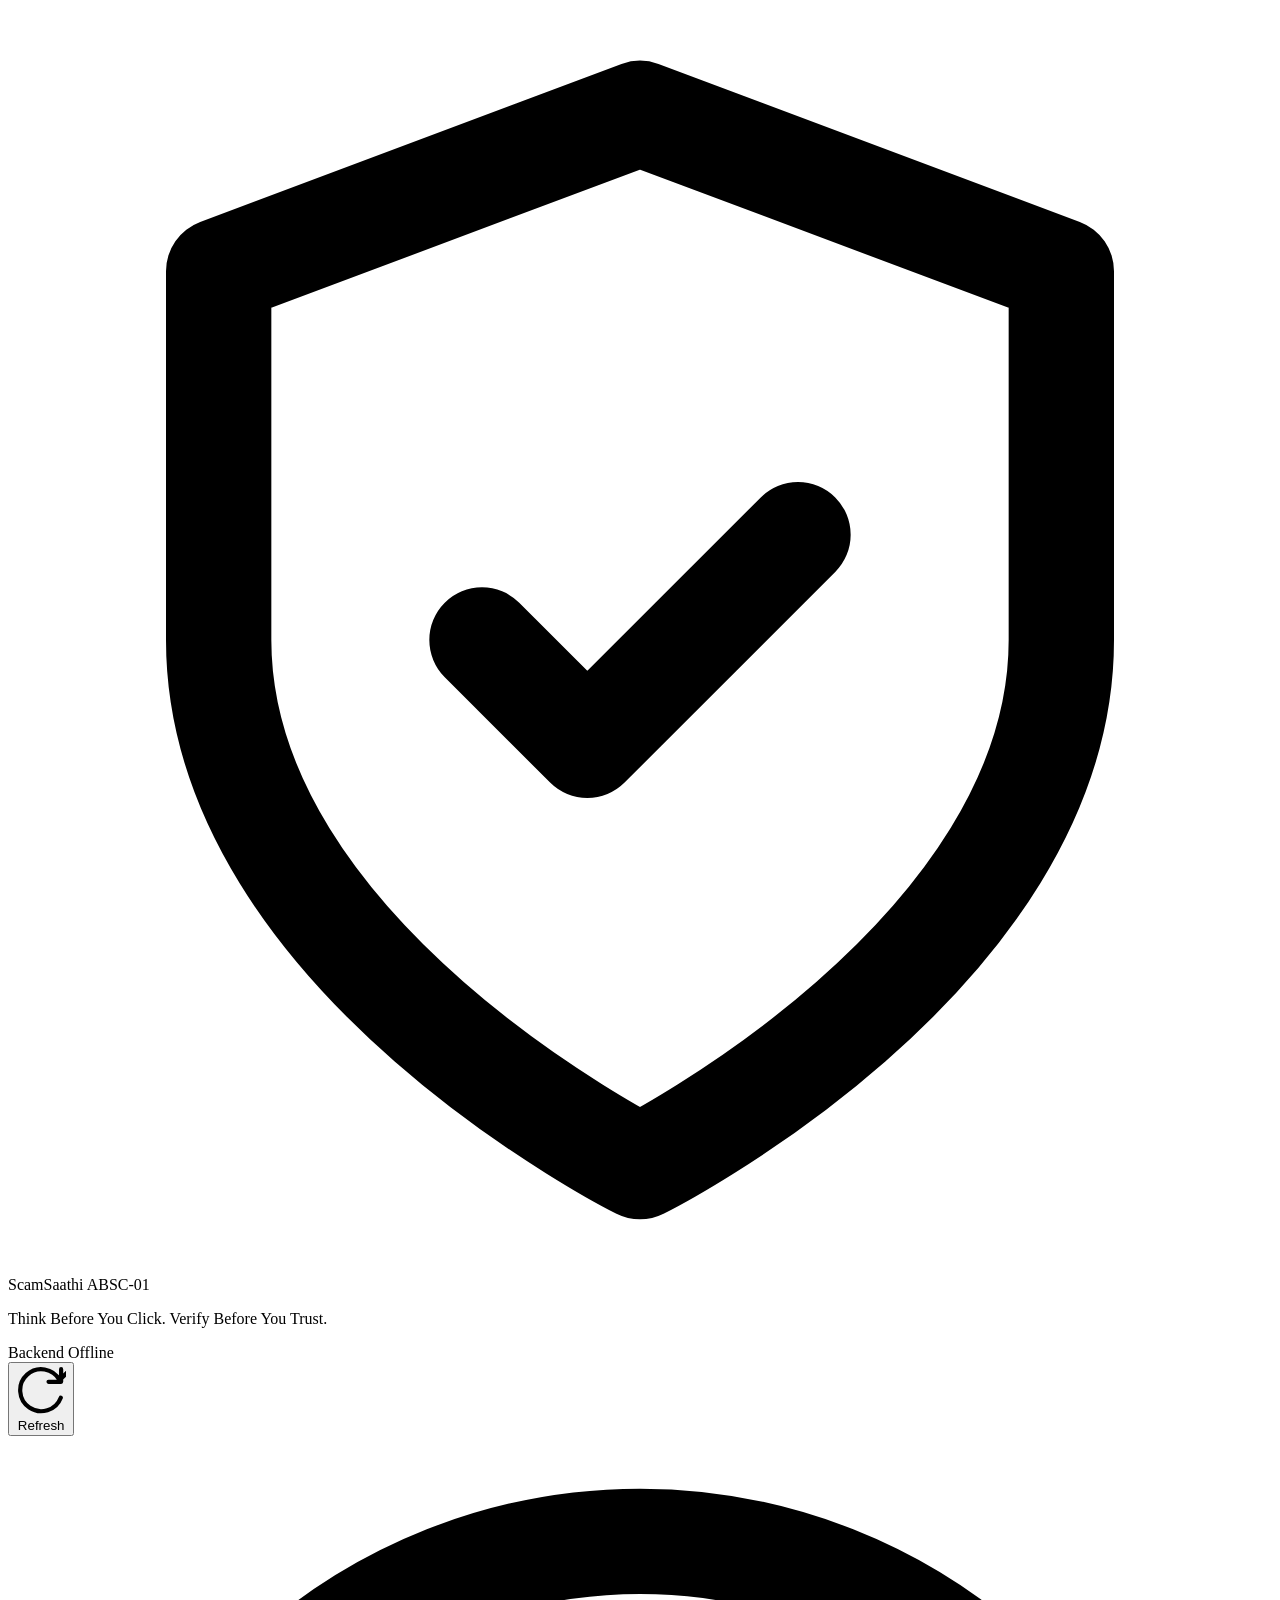
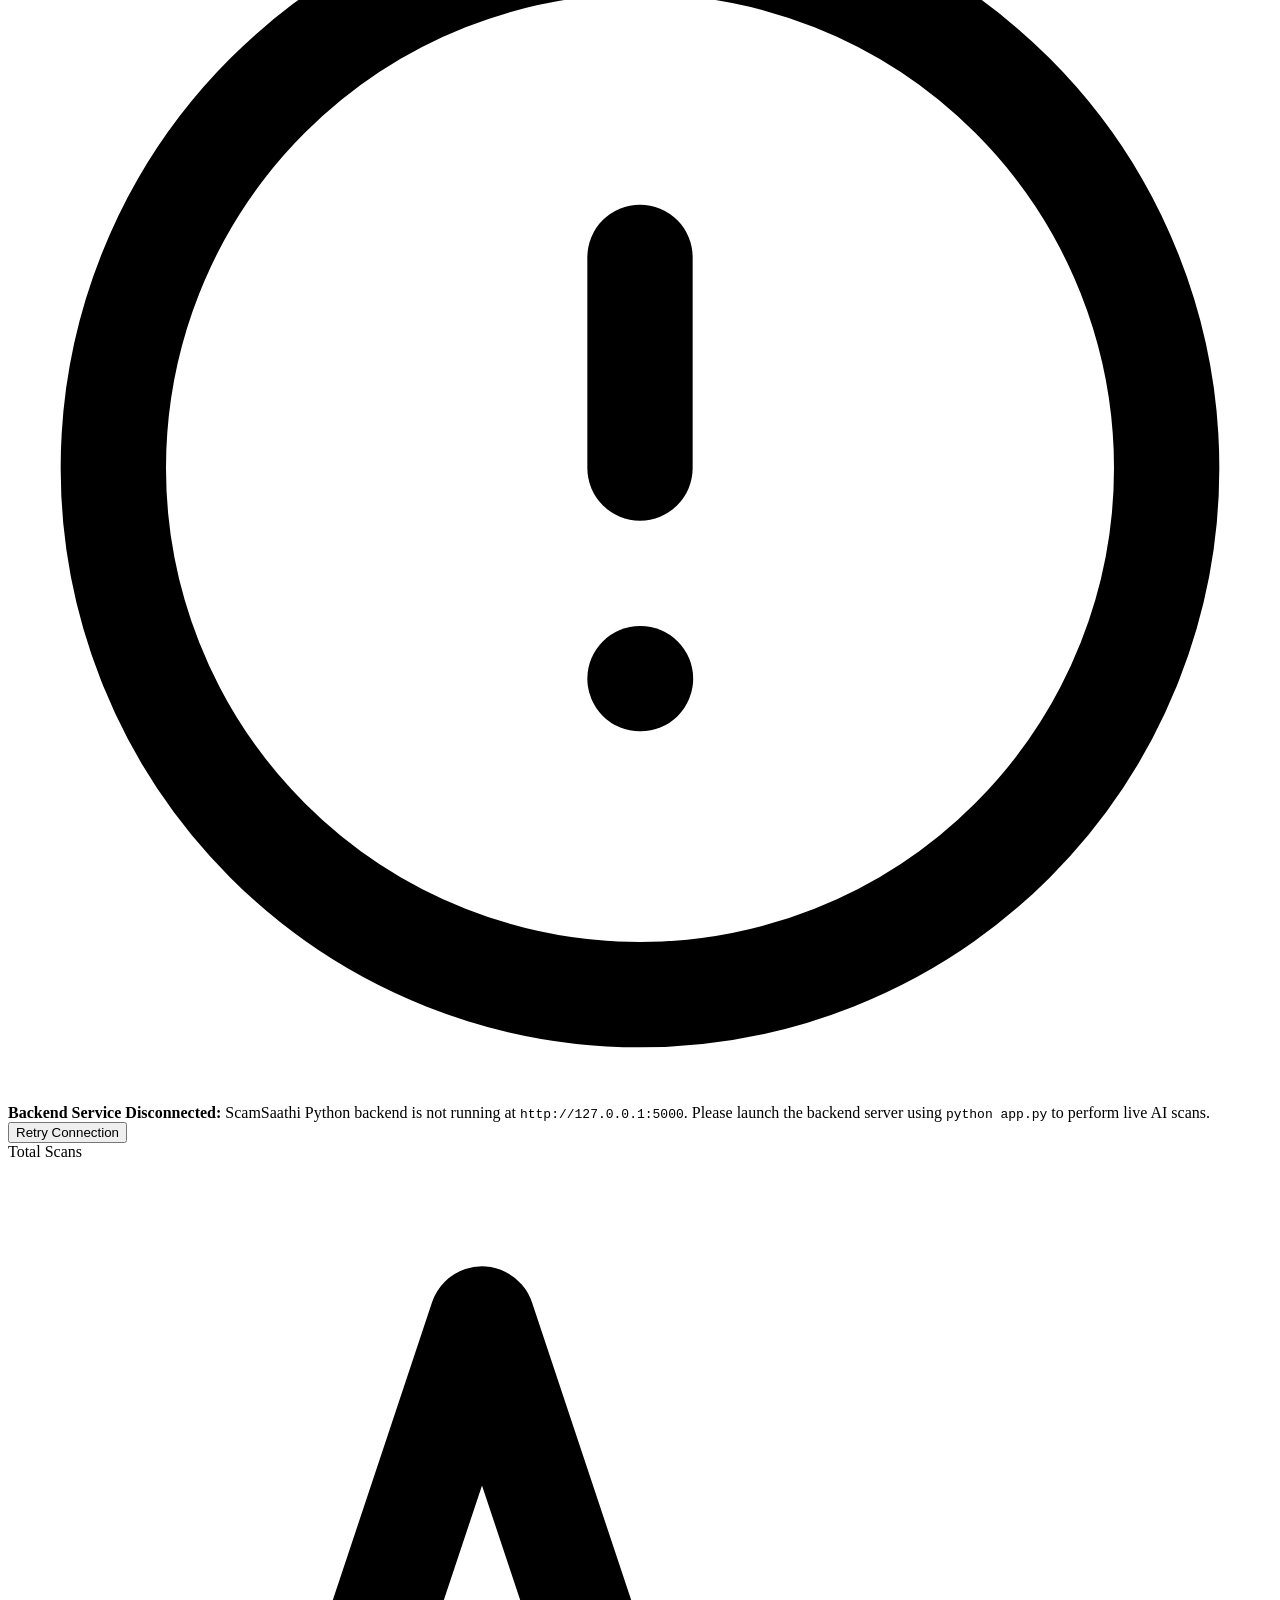
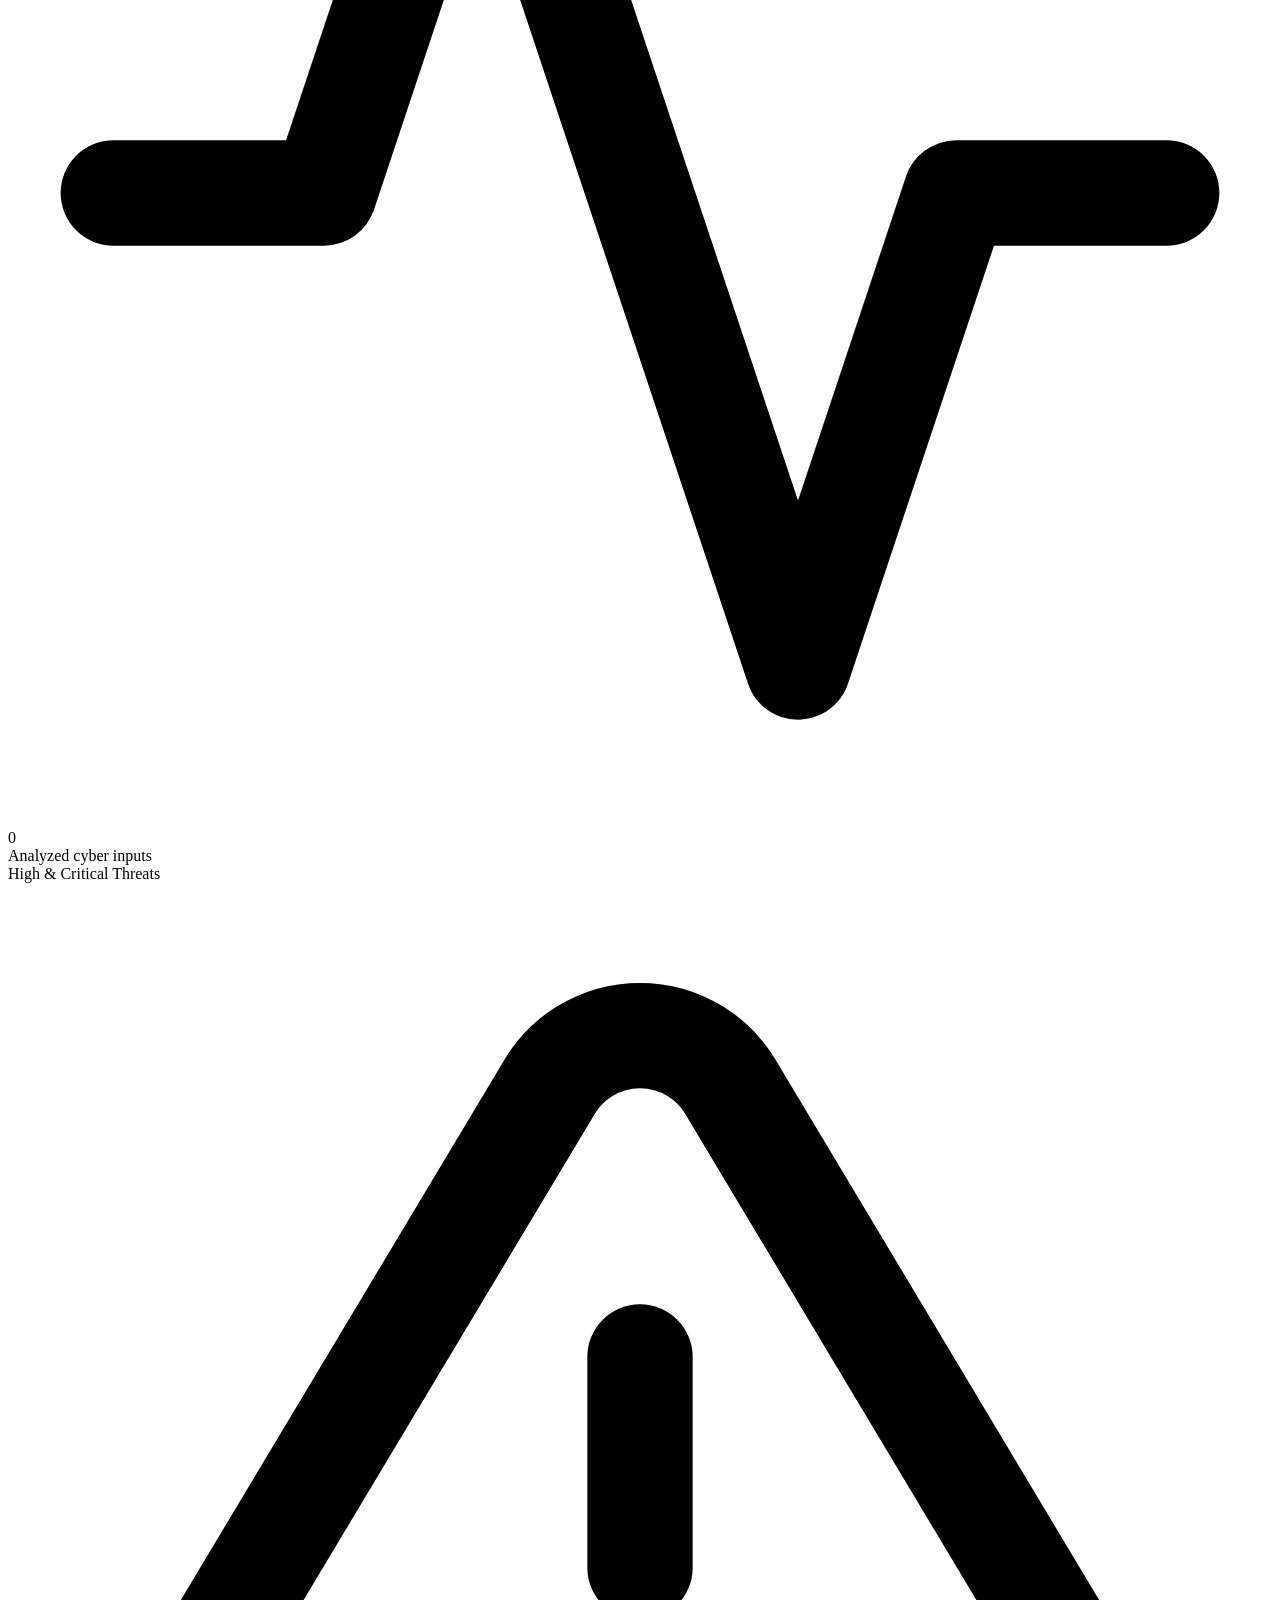
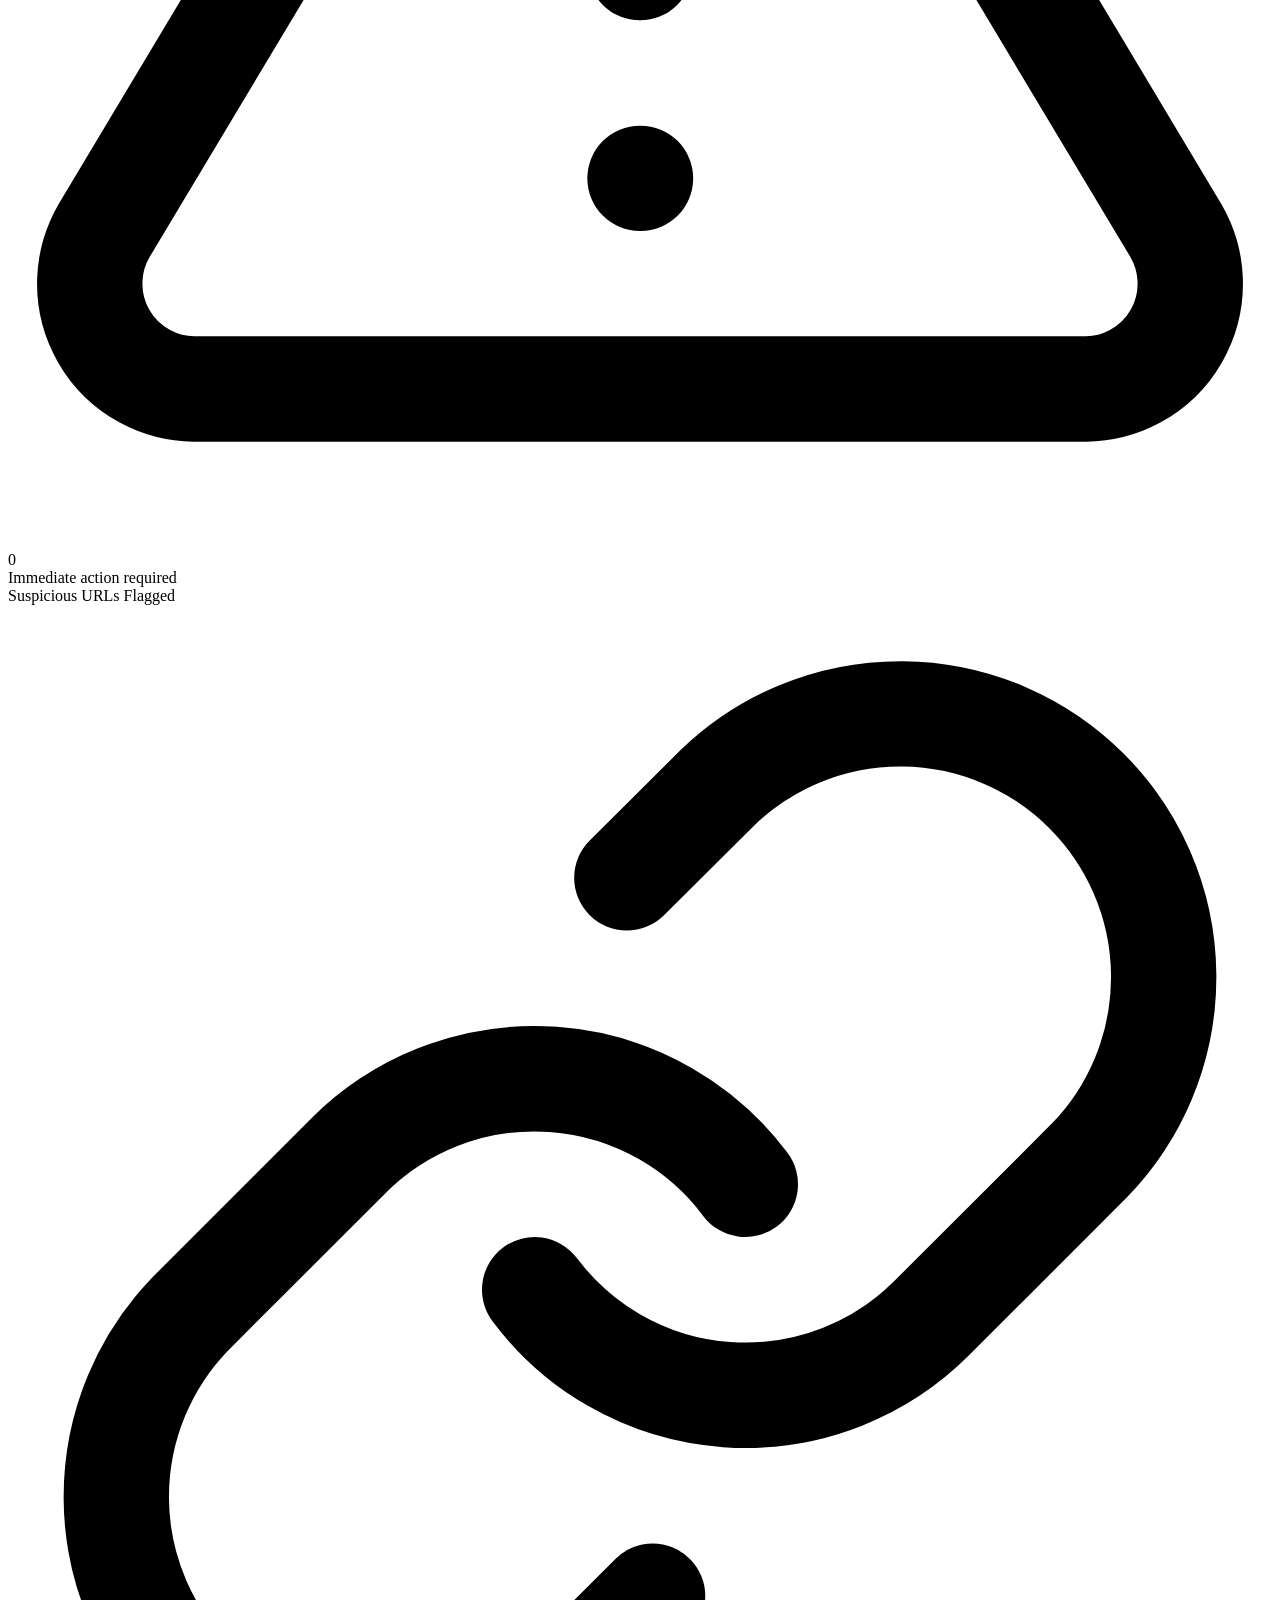
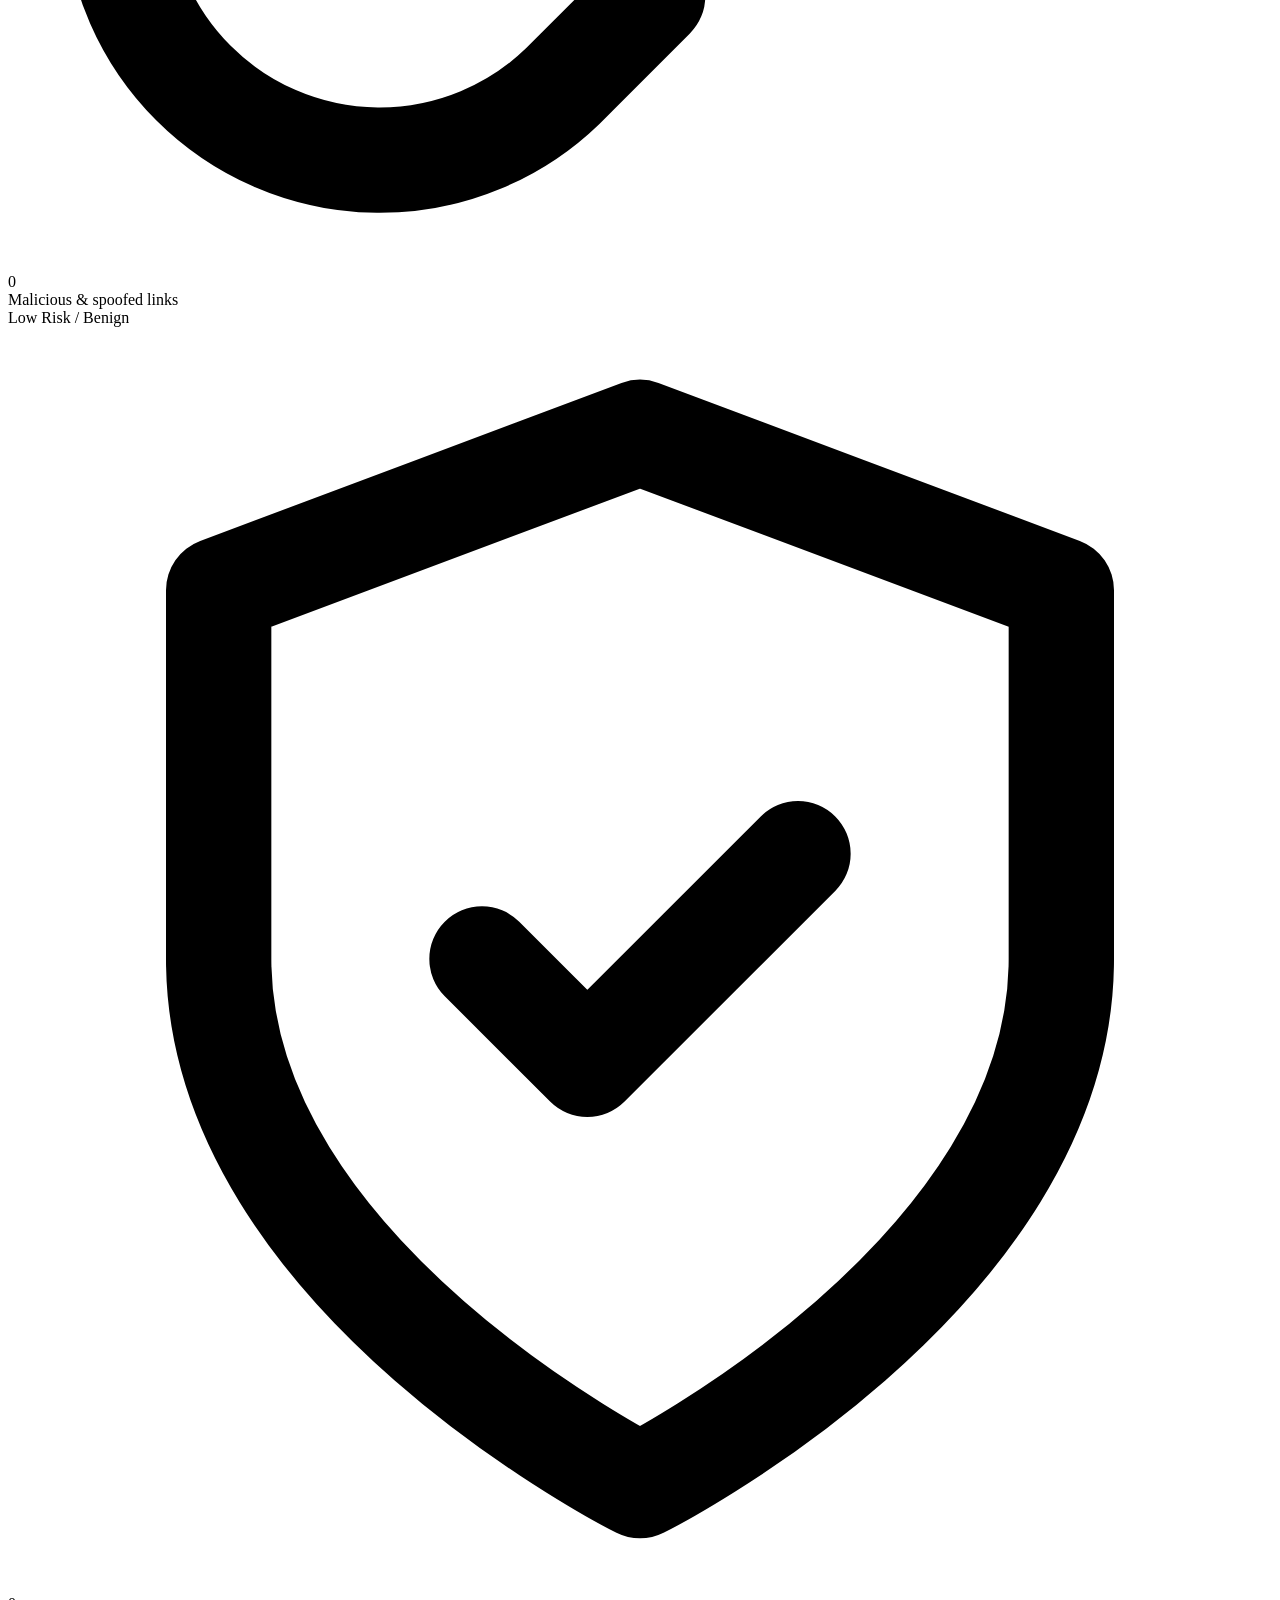
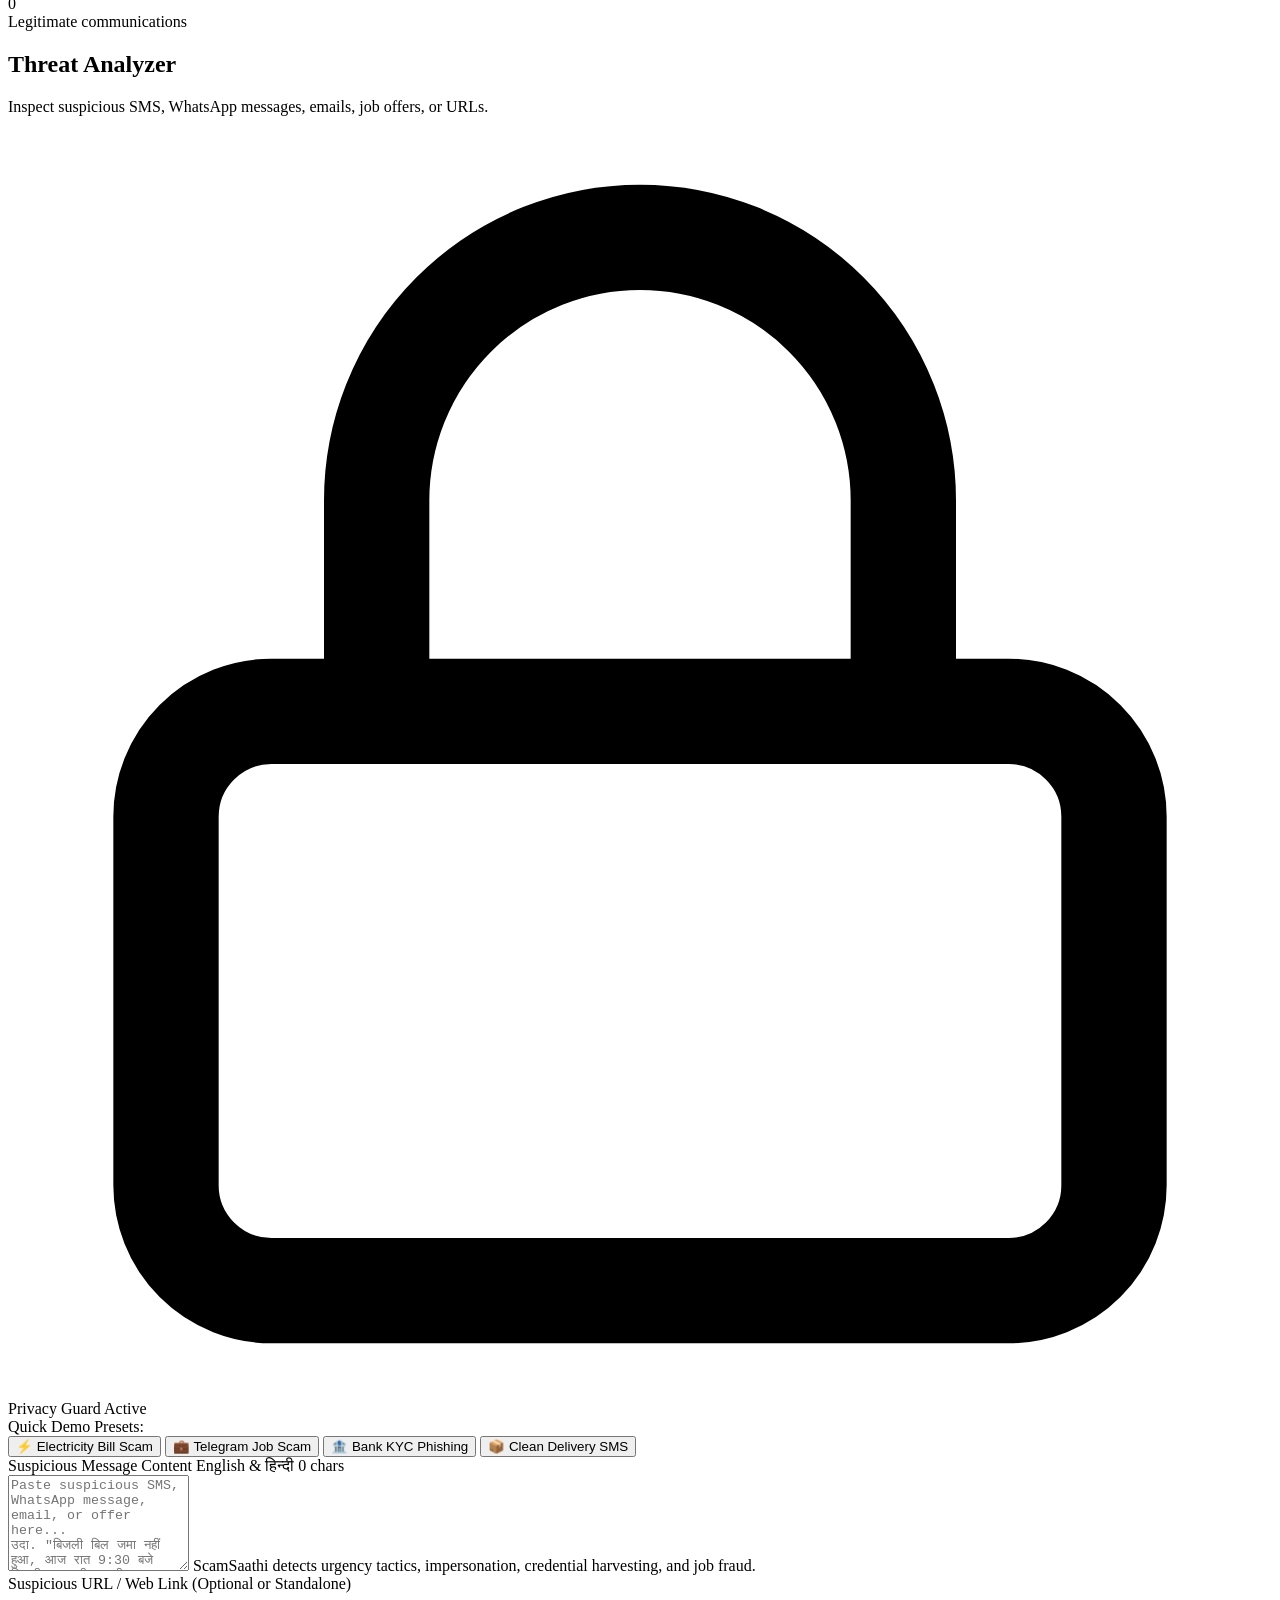
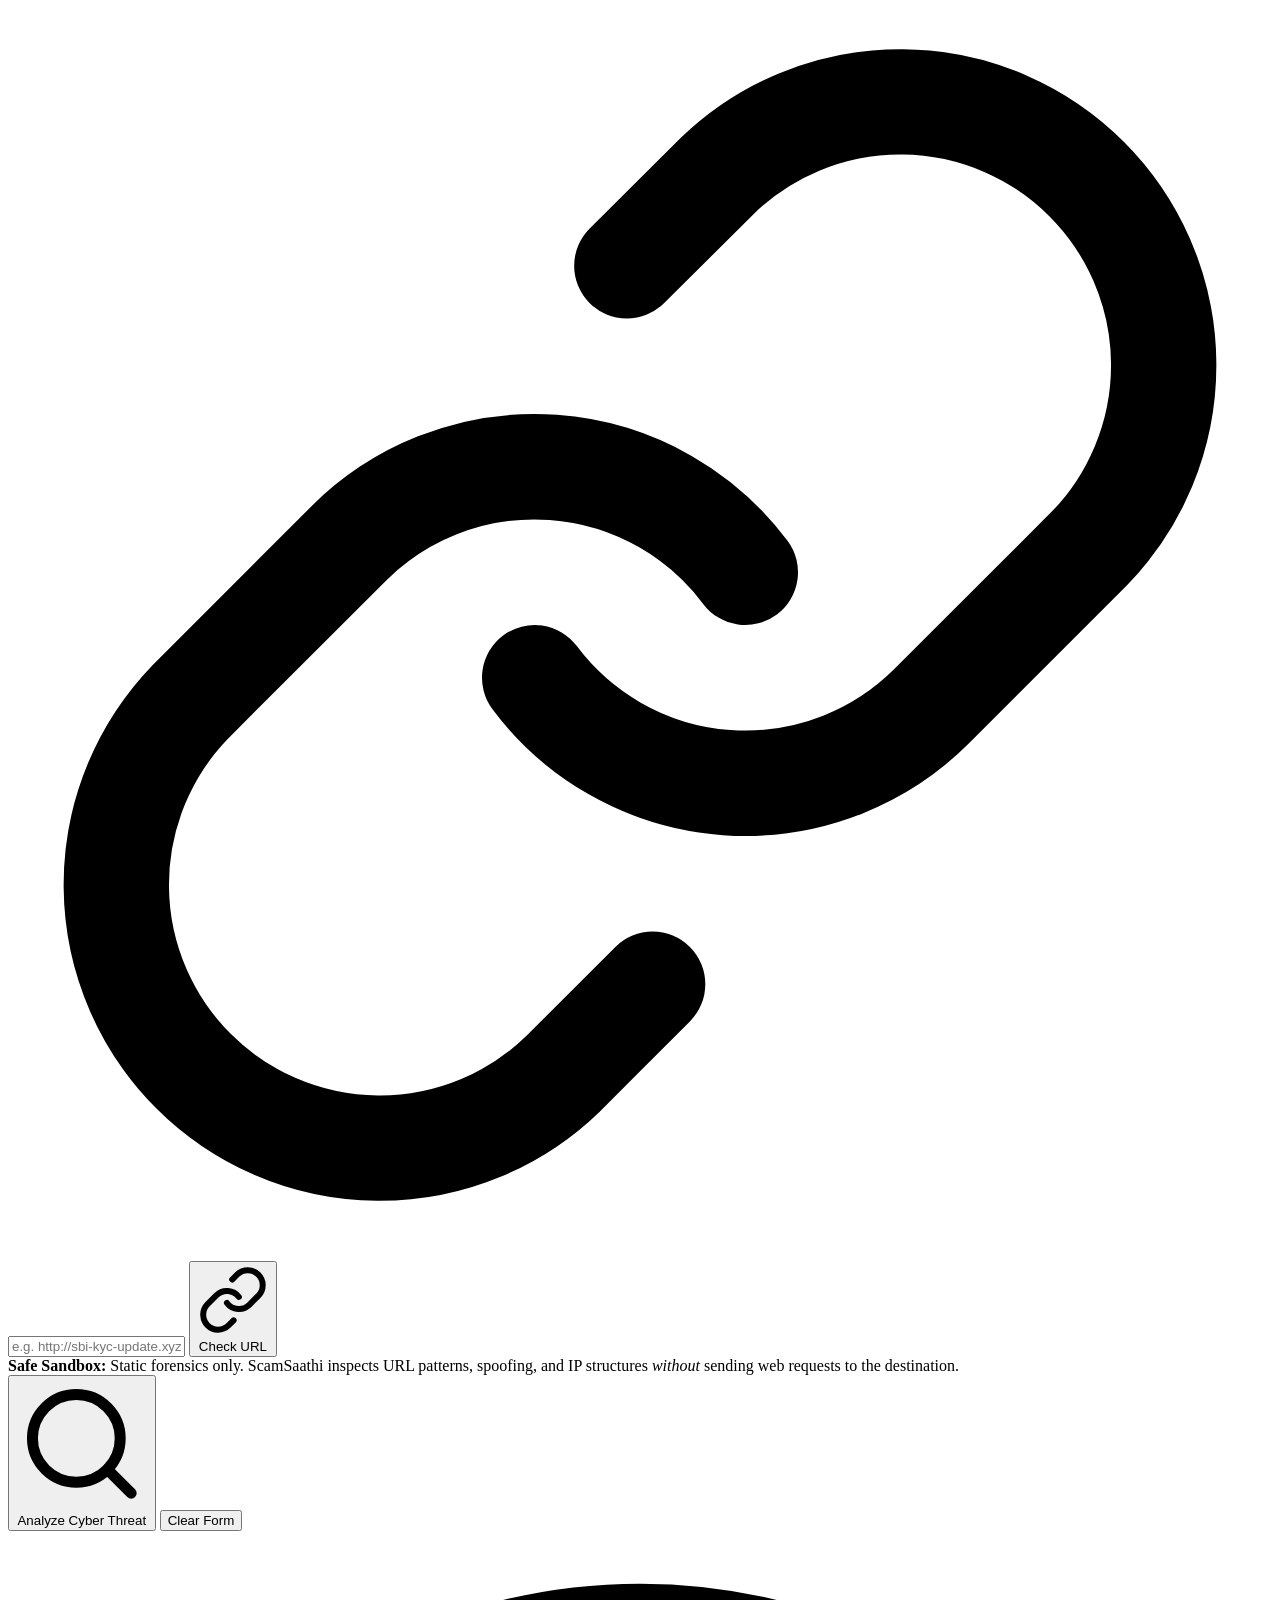
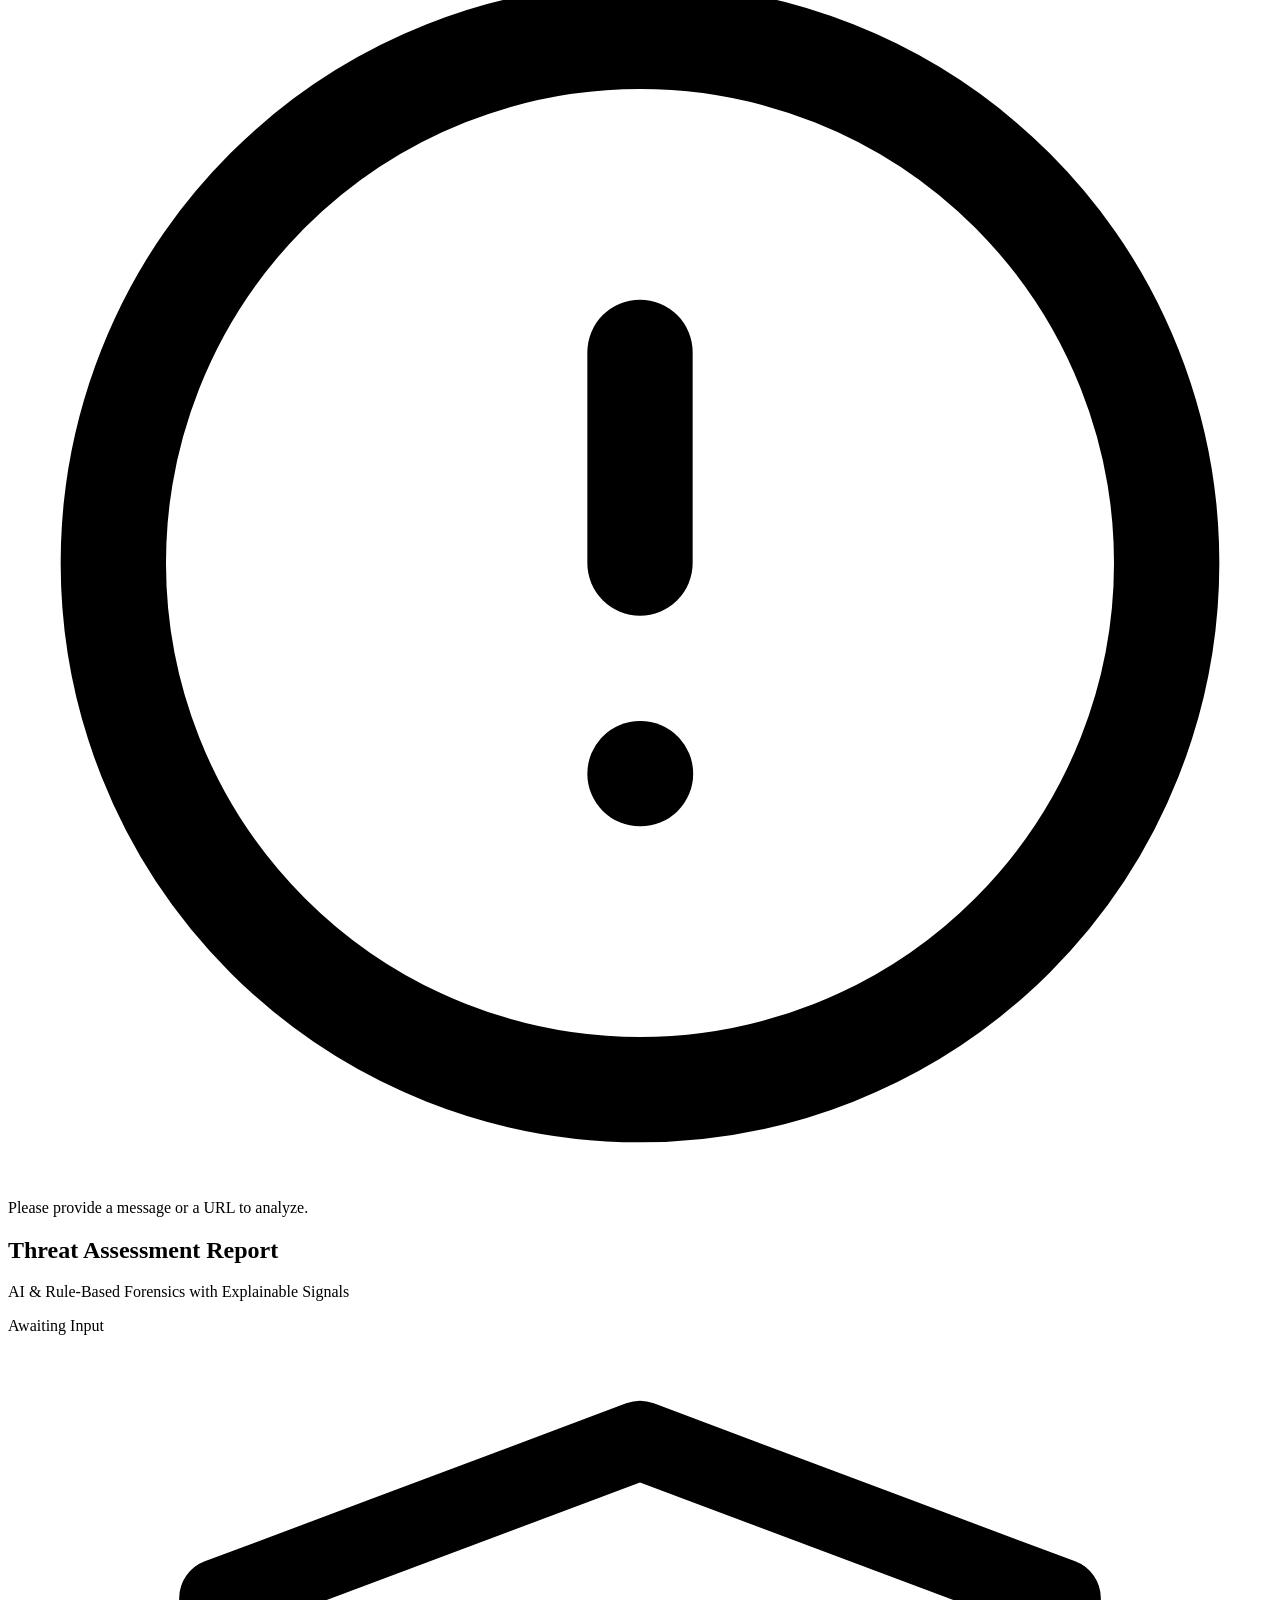
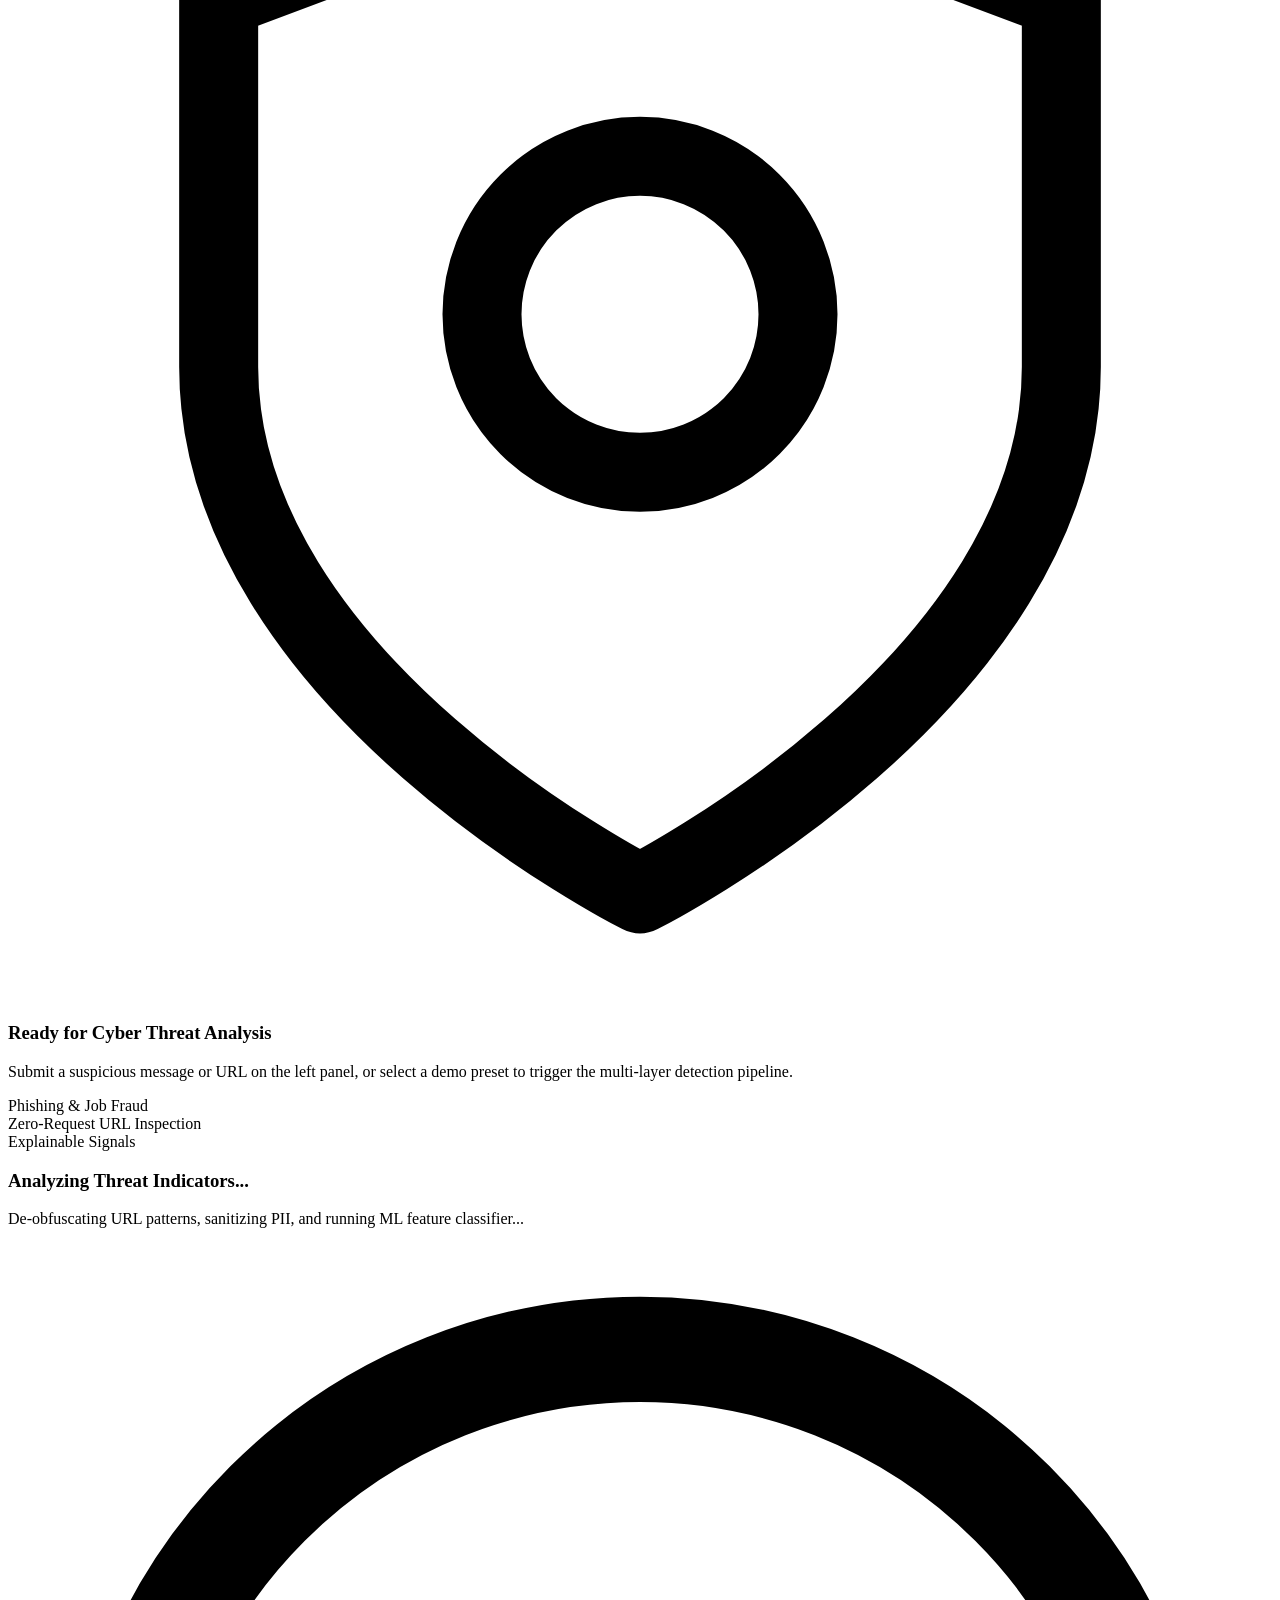
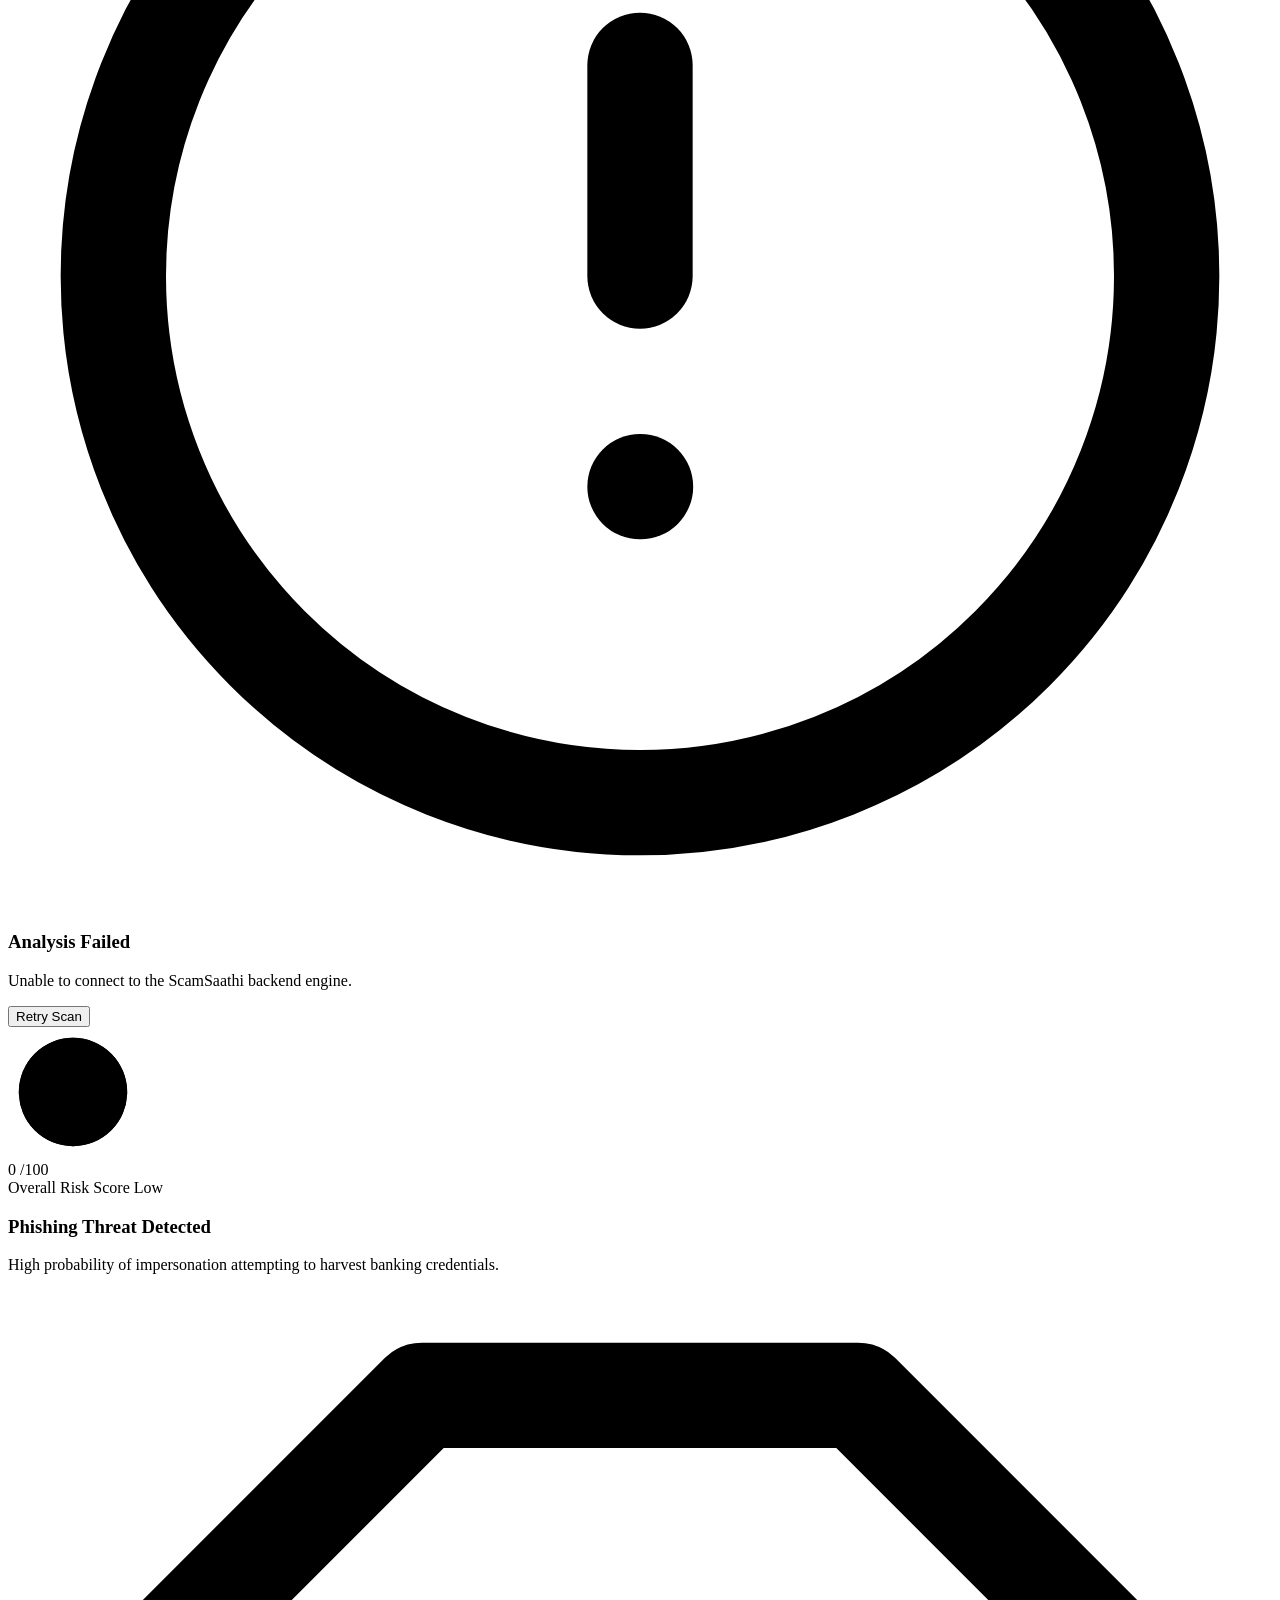
==== templates/index.html @ 10b7d4c6 "Add ScamSaathi cyber threat detection system" ====
<!DOCTYPE html>
<html lang="en">
<head>
  <meta charset="UTF-8">
  <meta name="viewport" content="width=device-width, initial-scale=1.0">
  <meta name="description" content="ScamSaathi - Intelligent Cyber Threat Detection and Risk Assessment System. Analyze suspicious messages, SMS, emails, and URLs for phishing, job scams, and credential theft.">
  <title>ScamSaathi | Intelligent Cyber Threat Detection & Risk Assessment</title>
  
  <!-- Modern Typography -->
  <link rel="preconnect" href="https://fonts.googleapis.com">
  <link rel="preconnect" href="https://fonts.gstatic.com" crossorigin>
  <link href="https://fonts.googleapis.com/css2?family=Plus+Jakarta+Sans:wght@300;400;500;600;700;800&family=Space+Grotesk:wght@500;700&family=JetBrains+Mono:wght@400;500;600&display=swap" rel="stylesheet">
  
  <link rel="stylesheet" href="static/css/style.css">
</head>
<body>
  <!-- Ambient cyber background glow elements -->
  <div class="ambient-glow glow-1" aria-hidden="true"></div>
  <div class="ambient-glow glow-2" aria-hidden="true"></div>

  <!-- Header / Navigation Bar -->
  <header class="navbar" role="banner">
    <div class="nav-container">
      <div class="brand">
        <div class="brand-icon-wrapper" aria-hidden="true">
          <svg class="brand-icon" viewBox="0 0 24 24" fill="none" stroke="currentColor" stroke-width="2" stroke-linecap="round" stroke-linejoin="round">
            <path d="M12 22s8-4 8-10V5l-8-3-8 3v7c0 6 8 10 8 10z"/>
            <path d="M9 12l2 2 4-4"/>
          </svg>
        </div>
        <div class="brand-text">
          <div class="brand-title-row">
            <span class="brand-name">Scam<span class="brand-highlight">Saathi</span></span>
            <span class="brand-badge" id="challenge-badge">ABSC-01</span>
          </div>
          <p class="brand-tagline">Think Before You Click. Verify Before You Trust.</p>
        </div>
      </div>

      <div class="nav-controls">
        <div class="system-status-pill" id="system-status-indicator" title="Backend connection status">
          <span class="status-dot status-checking" id="status-dot"></span>
          <span class="status-label" id="status-label">Checking Backend...</span>
        </div>
        <button type="button" class="btn btn-secondary btn-sm" id="btn-refresh-stats" title="Refresh dashboard data">
          <svg class="btn-icon" viewBox="0 0 24 24" fill="none" stroke="currentColor" stroke-width="2" stroke-linecap="round" stroke-linejoin="round" aria-hidden="true">
            <path d="M21.5 2v6h-6M21.34 15.57a10 10 0 1 1-.57-8.38l5.67-5.67"/>
          </svg>
          <span>Refresh</span>
        </button>
      </div>
    </div>
  </header>

  <!-- Main Dashboard Container -->
  <main class="main-content" id="main-content">
    
    <!-- Top System Banner / Offline Notice (Hidden by default, shown if backend unavailable) -->
    <div class="alert-banner hidden" id="backend-status-banner" role="alert" aria-live="assertive">
      <div class="alert-banner-content">
        <svg class="alert-banner-icon" viewBox="0 0 24 24" fill="none" stroke="currentColor" stroke-width="2" stroke-linecap="round" stroke-linejoin="round" aria-hidden="true">
          <circle cx="12" cy="12" r="10"></circle>
          <line x1="12" y1="8" x2="12" y2="12"></line>
          <line x1="12" y1="16" x2="12.01" y2="16"></line>
        </svg>
        <div class="alert-banner-text">
          <strong>Backend Service Disconnected:</strong>
          <span id="backend-banner-message">ScamSaathi Python backend is not running at <code>http://127.0.0.1:5000</code>. Please launch the backend server using <code>python app.py</code> to perform live AI scans.</span>
        </div>
      </div>
      <button type="button" class="btn btn-sm btn-outline" id="btn-retry-backend">Retry Connection</button>
    </div>

    <!-- Telemetry & Metrics Stats Row -->
    <section class="metrics-grid" aria-label="System Security Metrics">
      <div class="metric-card" id="card-total-scans">
        <div class="metric-header">
          <span class="metric-title">Total Scans</span>
          <div class="metric-icon-wrap icon-cyan" aria-hidden="true">
            <svg viewBox="0 0 24 24" fill="none" stroke="currentColor" stroke-width="2" stroke-linecap="round" stroke-linejoin="round">
              <path d="M22 12h-4l-3 9L9 3l-3 9H2"/>
            </svg>
          </div>
        </div>
        <div class="metric-value" id="metric-total-scans">--</div>
        <div class="metric-footer">Analyzed cyber inputs</div>
      </div>

      <div class="metric-card" id="card-high-threats">
        <div class="metric-header">
          <span class="metric-title">High & Critical Threats</span>
          <div class="metric-icon-wrap icon-red" aria-hidden="true">
            <svg viewBox="0 0 24 24" fill="none" stroke="currentColor" stroke-width="2" stroke-linecap="round" stroke-linejoin="round">
              <path d="M10.29 3.86L1.82 18a2 2 0 0 0 1.71 3h16.94a2 2 0 0 0 1.71-3L13.71 3.86a2 2 0 0 0-3.42 0z"/>
              <line x1="12" y1="9" x2="12" y2="13"/>
              <line x1="12" y1="17" x2="12.01" y2="17"/>
            </svg>
          </div>
        </div>
        <div class="metric-value threat-high" id="metric-high-threats">--</div>
        <div class="metric-footer">Immediate action required</div>
      </div>

      <div class="metric-card" id="card-suspicious-urls">
        <div class="metric-header">
          <span class="metric-title">Suspicious URLs Flagged</span>
          <div class="metric-icon-wrap icon-amber" aria-hidden="true">
            <svg viewBox="0 0 24 24" fill="none" stroke="currentColor" stroke-width="2" stroke-linecap="round" stroke-linejoin="round">
              <path d="M10 13a5 5 0 0 0 7.54.54l3-3a5 5 0 0 0-7.07-7.07l-1.72 1.71"/>
              <path d="M14 11a5 5 0 0 0-7.54-.54l-3 3a5 5 0 0 0 7.07 7.07l1.71-1.71"/>
            </svg>
          </div>
        </div>
        <div class="metric-value threat-amber" id="metric-suspicious-urls">--</div>
        <div class="metric-footer">Malicious & spoofed links</div>
      </div>

      <div class="metric-card" id="card-safe-rate">
        <div class="metric-header">
          <span class="metric-title">Low Risk / Benign</span>
          <div class="metric-icon-wrap icon-emerald" aria-hidden="true">
            <svg viewBox="0 0 24 24" fill="none" stroke="currentColor" stroke-width="2" stroke-linecap="round" stroke-linejoin="round">
              <path d="M12 22s8-4 8-10V5l-8-3-8 3v7c0 6 8 10 8 10z"/>
              <path d="M9 12l2 2 4-4"/>
            </svg>
          </div>
        </div>
        <div class="metric-value threat-safe" id="metric-safe-scans">--</div>
        <div class="metric-footer">Legitimate communications</div>
      </div>
    </section>

    <!-- Two-Column Primary Workspace (Input / Scanner on Left, Dynamic Results on Right) -->
    <div class="scanner-layout">
      
      <!-- LEFT COLUMN: Input & Analyzer Panel -->
      <section class="card input-card" aria-labelledby="scanner-heading">
        <div class="card-header">
          <div class="card-title-group">
            <h1 class="card-title" id="scanner-heading">Threat Analyzer</h1>
            <p class="card-subtitle">Inspect suspicious SMS, WhatsApp messages, emails, job offers, or URLs.</p>
          </div>
          <span class="privacy-badge" title="Data is processed locally and sensitive tokens are masked">
            <svg class="privacy-icon" viewBox="0 0 24 24" fill="none" stroke="currentColor" stroke-width="2" stroke-linecap="round" stroke-linejoin="round" aria-hidden="true">
              <rect x="3" y="11" width="18" height="11" rx="2" ry="2"/>
              <path d="M7 11V7a5 5 0 0 1 10 0v4"/>
            </svg>
            <span>Privacy Guard Active</span>
          </span>
        </div>

        <!-- Quick Demo Test-cases (Crucial for Hackathon Presentations!) -->
        <div class="sample-presets-container">
          <span class="sample-label">Quick Demo Presets:</span>
          <div class="preset-buttons" role="group" aria-label="Quick test case samples">
            <button type="button" class="preset-btn" data-sample="electricity" title="Simulate an electricity disconnection notice scam">⚡ Electricity Bill Scam</button>
            <button type="button" class="preset-btn" data-sample="telegram_job" title="Simulate a remote daily earning job scam">💼 Telegram Job Scam</button>
            <button type="button" class="preset-btn" data-sample="bank_phishing" title="Simulate a banking KYC credential theft SMS">🏦 Bank KYC Phishing</button>
            <button type="button" class="preset-btn" data-sample="clean_order" title="Simulate a legitimate parcel delivery SMS">📦 Clean Delivery SMS</button>
          </div>
        </div>

        <form id="scan-form" novalidate>
          <!-- Message Text Input Area (Supports English & Hindi) -->
          <div class="form-group">
            <div class="label-row">
              <label for="message-input" class="form-label">
                Suspicious Message Content
                <span class="lang-tag">English & हिन्दी</span>
              </label>
              <span class="char-count" id="char-counter">0 chars</span>
            </div>
            <textarea 
              id="message-input" 
              name="message" 
              rows="6" 
              class="form-control text-area" 
              placeholder="Paste suspicious SMS, WhatsApp message, email, or offer here...&#10;उदा. &quot;बिजली बिल जमा नहीं हुआ, आज रात 9:30 बजे बिजली काट दी जाएगी...&quot;"
              aria-describedby="message-helper"
            ></textarea>
            <span class="field-hint" id="message-helper">ScamSaathi detects urgency tactics, impersonation, credential harvesting, and job fraud.</span>
          </div>

          <!-- URL Analysis Input Section -->
          <div class="form-group">
            <label for="url-input" class="form-label">
              Suspicious URL / Web Link
              <span class="optional-tag">(Optional or Standalone)</span>
            </label>
            <div class="url-input-wrapper">
              <div class="url-prefix-icon" aria-hidden="true">
                <svg viewBox="0 0 24 24" fill="none" stroke="currentColor" stroke-width="2" stroke-linecap="round" stroke-linejoin="round">
                  <path d="M10 13a5 5 0 0 0 7.54.54l3-3a5 5 0 0 0-7.07-7.07l-1.72 1.71"/>
                  <path d="M14 11a5 5 0 0 0-7.54-.54l-3 3a5 5 0 0 0 7.07 7.07l1.71-1.71"/>
                </svg>
              </div>
              <input 
                type="text" 
                id="url-input" 
                name="url" 
                class="form-control url-control" 
                placeholder="e.g. http://sbi-kyc-update.xyz/login or http://192.168.1.1/verify"
                autocomplete="off"
                spellcheck="false"
              >
              <button type="button" class="btn btn-secondary btn-sm url-check-btn" id="btn-check-url-only" title="Inspect this URL offline without visiting">
                <svg class="btn-icon" viewBox="0 0 24 24" fill="none" stroke="currentColor" stroke-width="2" stroke-linecap="round" stroke-linejoin="round" aria-hidden="true">
                  <path d="M10 13a5 5 0 0 0 7.54.54l3-3a5 5 0 0 0-7.07-7.07l-1.72 1.71"/>
                  <path d="M14 11a5 5 0 0 0-7.54-.54l-3 3a5 5 0 0 0 7.07 7.07l1.71-1.71"/>
                </svg>
                <span>Check URL</span>
              </button>
            </div>
            <span class="field-hint">
              <strong class="security-safe-tag">Safe Sandbox:</strong> Static forensics only. ScamSaathi inspects URL patterns, spoofing, and IP structures <em>without</em> sending web requests to the destination.
            </span>
          </div>

          <!-- Form Action Buttons -->
          <div class="form-actions">
            <button type="submit" class="btn btn-primary btn-lg" id="btn-analyze">
              <svg class="btn-icon" id="analyze-spinner" viewBox="0 0 24 24" fill="none" stroke="currentColor" stroke-width="2" stroke-linecap="round" stroke-linejoin="round" aria-hidden="true">
                <circle cx="11" cy="11" r="8"></circle>
                <line x1="21" y1="21" x2="16.65" y2="16.65"></line>
              </svg>
              <span id="analyze-btn-text">Analyze Cyber Threat</span>
            </button>
            <button type="button" class="btn btn-ghost" id="btn-clear-inputs">Clear Form</button>
          </div>

          <!-- Inline Input Validation Error -->
          <div class="input-error-msg hidden" id="input-error" role="alert" aria-live="polite">
            <svg class="error-icon" viewBox="0 0 24 24" fill="none" stroke="currentColor" stroke-width="2" stroke-linecap="round" stroke-linejoin="round" aria-hidden="true">
              <circle cx="12" cy="12" r="10"/>
              <line x1="12" y1="8" x2="12" y2="12"/>
              <line x1="12" y1="16" x2="12.01" y2="16"/>
            </svg>
            <span id="input-error-text">Please provide a message or a URL to analyze.</span>
          </div>
        </form>
      </section>

      <!-- RIGHT COLUMN: Dynamic Analysis & Threat Assessment Results -->
      <section class="card results-card" id="results-panel" aria-labelledby="results-heading">
        <div class="card-header">
          <div class="card-title-group">
            <h2 class="card-title" id="results-heading">Threat Assessment Report</h2>
            <p class="card-subtitle">AI & Rule-Based Forensics with Explainable Signals</p>
          </div>
          <div id="result-severity-container">
            <!-- Dynamic Severity Badge will be placed here: Low / Medium / High / Critical -->
            <span class="badge badge-idle" id="result-idle-badge">Awaiting Input</span>
          </div>
        </div>

        <!-- 1. EMPTY / IDLE STATE (Initial state before any scan) -->
        <div class="state-container idle-state" id="state-idle">
          <div class="idle-graphic" aria-hidden="true">
            <div class="radar-scan-anim">
              <div class="radar-line"></div>
            </div>
            <svg class="idle-shield-icon" viewBox="0 0 24 24" fill="none" stroke="currentColor" stroke-width="1.5" stroke-linecap="round" stroke-linejoin="round">
              <path d="M12 22s8-4 8-10V5l-8-3-8 3v7c0 6 8 10 8 10z"/>
              <circle cx="12" cy="11" r="3"/>
            </svg>
          </div>
          <h3 class="state-title">Ready for Cyber Threat Analysis</h3>
          <p class="state-desc">
            Submit a suspicious message or URL on the left panel, or select a demo preset to trigger the multi-layer detection pipeline.
          </p>
          <div class="detection-pipeline-features">
            <div class="feature-chip">
              <span class="chip-dot"></span>
              Phishing & Job Fraud
            </div>
            <div class="feature-chip">
              <span class="chip-dot"></span>
              Zero-Request URL Inspection
            </div>
            <div class="feature-chip">
              <span class="chip-dot"></span>
              Explainable Signals
            </div>
          </div>
        </div>

        <!-- 2. LOADING STATE -->
        <div class="state-container loading-state hidden" id="state-loading" aria-live="polite">
          <div class="cyber-spinner" aria-hidden="true"></div>
          <h3 class="state-title">Analyzing Threat Indicators...</h3>
          <p class="state-desc" id="loading-stage-text">De-obfuscating URL patterns, sanitizing PII, and running ML feature classifier...</p>
        </div>

        <!-- 3. ERROR STATE (Backend failure or processing issue) -->
        <div class="state-container error-state hidden" id="state-error" role="alert" aria-live="assertive">
          <div class="error-graphic" aria-hidden="true">
            <svg viewBox="0 0 24 24" fill="none" stroke="currentColor" stroke-width="2" stroke-linecap="round" stroke-linejoin="round">
              <circle cx="12" cy="12" r="10"></circle>
              <line x1="12" y1="8" x2="12" y2="12"></line>
              <line x1="12" y1="16" x2="12.01" y2="16"></line>
            </svg>
          </div>
          <h3 class="state-title" id="error-title">Analysis Failed</h3>
          <p class="state-desc" id="error-description">Unable to connect to the ScamSaathi backend engine.</p>
          <button type="button" class="btn btn-secondary btn-sm" id="btn-error-retry">Retry Scan</button>
        </div>

        <!-- 4. SUCCESS STATE (Rendered solely with genuine backend response data) -->
        <div class="state-container success-state hidden" id="state-success">
          
          <!-- Risk Gauge & Summary Header -->
          <div class="score-overview-box">
            <div class="gauge-wrapper" aria-label="Risk Score Gauge">
              <svg class="circular-gauge" viewBox="0 0 120 120" width="130" height="130">
                <circle class="gauge-bg" cx="60" cy="60" r="50"></circle>
                <circle class="gauge-fill" id="gauge-progress-circle" cx="60" cy="60" r="50"></circle>
              </svg>
              <div class="gauge-center-text">
                <span class="score-number" id="risk-score-value">0</span>
                <span class="score-scale">/100</span>
              </div>
            </div>

            <div class="score-meta-details">
              <div class="score-meta-top">
                <span class="score-meta-label">Overall Risk Score</span>
                <span class="severity-badge-dynamic" id="dynamic-severity-badge">Low</span>
              </div>
              <h3 class="primary-threat-label" id="primary-threat-type">Phishing Threat Detected</h3>
              <p class="threat-summary-text" id="threat-summary-description">
                High probability of impersonation attempting to harvest banking credentials.
              </p>
              <div class="threat-tags-list" id="threat-category-tags">
                <!-- Tags populated dynamically -->
              </div>
            </div>
          </div>

          <!-- Section: Detected Warning Signs & Explainable Indicators -->
          <div class="result-section">
            <div class="section-title-row">
              <svg class="section-icon icon-amber" viewBox="0 0 24 24" fill="none" stroke="currentColor" stroke-width="2" stroke-linecap="round" stroke-linejoin="round" aria-hidden="true">
                <polygon points="7.86 2 16.14 2 22 7.86 22 16.14 16.14 22 7.86 22 2 16.14 2 7.86 7.86 2"/>
                <line x1="12" y1="8" x2="12" y2="12"/>
                <line x1="12" y1="16" x2="12.01" y2="16"/>
              </svg>
              <h4 class="section-title">Detected Warning Indicators</h4>
              <span class="indicator-count" id="indicator-count-badge">0 found</span>
            </div>
            
            <div class="warning-indicators-list" id="indicators-container">
              <!-- Warning indicator cards rendered dynamically -->
            </div>
          </div>

          <!-- Section: Machine Learning Text Classifier (Auxiliary & Experimental) -->
          <div class="result-section hidden" id="ml-classification-section">
            <div class="section-title-row">
              <svg class="section-icon icon-indigo" viewBox="0 0 24 24" fill="none" stroke="currentColor" stroke-width="2" stroke-linecap="round" stroke-linejoin="round" aria-hidden="true">
                <rect x="2" y="3" width="20" height="14" rx="2" ry="2"/>
                <line x1="8" y1="21" x2="16" y2="21"/>
                <line x1="12" y1="17" x2="12" y2="21"/>
              </svg>
              <h4 class="section-title">Machine Learning Classifier</h4>
              <span class="experimental-pill">Experimental (TF-IDF + LogReg)</span>
            </div>
            <div class="ml-card-box" id="ml-card-box">
              <div class="ml-result-header">
                <div class="ml-pred-badge-group">
                  <span class="ml-pred-label">Statistical Prediction:</span>
                  <span class="ml-category-badge" id="ml-category-badge">Suspicious / Scam</span>
                </div>
                <div class="ml-confidence-group">
                  <span class="ml-confidence-val" id="ml-confidence-value">--%</span>
                  <span class="ml-confidence-label">Vector Alignment</span>
                </div>
              </div>
              <p class="ml-explanation-text" id="ml-explanation-text">
                Model feature similarity to training corpus distributions.
              </p>
              <div class="ml-disclaimer-box" id="ml-disclaimer-text">
                Note: ML confidence indicates statistical feature proximity, NOT verified mathematical probability of criminality. Small synthetic datasets may exhibit distribution shift.
              </div>
            </div>
          </div>

          <!-- Section: Static URL Forensics (Shown if a URL was inspected) -->
          <div class="result-section hidden" id="url-forensics-section">
            <div class="section-title-row">
              <svg class="section-icon icon-cyan" viewBox="0 0 24 24" fill="none" stroke="currentColor" stroke-width="2" stroke-linecap="round" stroke-linejoin="round" aria-hidden="true">
                <path d="M10 13a5 5 0 0 0 7.54.54l3-3a5 5 0 0 0-7.07-7.07l-1.72 1.71"/>
                <path d="M14 11a5 5 0 0 0-7.54-.54l-3 3a5 5 0 0 0 7.07 7.07l1.71-1.71"/>
              </svg>
              <h4 class="section-title">Safe URL Forensic Inspection</h4>
            </div>
            <div class="url-forensic-box">
              <div class="url-display-line">
                <span class="url-display-label">Target URL (Non-Visited):</span>
                <code class="url-display-code" id="forensic-url-text">--</code>
              </div>
              <div class="url-signals-grid" id="forensic-url-signals">
                <!-- URL signals rendered dynamically -->
              </div>
            </div>
          </div>

          <!-- Section: Recommended Safety Actions -->
          <div class="result-section">
            <div class="section-title-row">
              <svg class="section-icon icon-emerald" viewBox="0 0 24 24" fill="none" stroke="currentColor" stroke-width="2" stroke-linecap="round" stroke-linejoin="round" aria-hidden="true">
                <path d="M12 22s8-4 8-10V5l-8-3-8 3v7c0 6 8 10 8 10z"/>
                <path d="M9 12l2 2 4-4"/>
              </svg>
              <h4 class="section-title">Recommended Safety Actions</h4>
            </div>
            <ul class="safety-actions-list" id="safety-recommendations-list">
              <!-- Recommendations rendered dynamically -->
            </ul>
          </div>

          <!-- Privacy Redaction Proof -->
          <div class="privacy-note-footer">
            <svg class="privacy-note-icon" viewBox="0 0 24 24" fill="none" stroke="currentColor" stroke-width="2" stroke-linecap="round" stroke-linejoin="round" aria-hidden="true">
              <rect x="3" y="11" width="18" height="11" rx="2" ry="2"/>
              <path d="M7 11V7a5 5 0 0 1 10 0v4"/>
            </svg>
            <span id="privacy-redacted-info">Redacted sensitive PII tokens before risk assessment.</span>
          </div>

        </div>

      </section>
    </div>

    <!-- RECENT SCAN HISTORY TABLE -->
    <section class="card history-card" aria-labelledby="history-heading">
      <div class="card-header history-header">
        <div class="card-title-group">
          <h2 class="card-title" id="history-heading">Recent Cyber Threat Alerts & History</h2>
          <p class="card-subtitle">Real-time log of scans performed by ScamSaathi</p>
        </div>
        <div class="history-actions">
          <button type="button" class="btn btn-ghost btn-sm" id="btn-clear-history" title="Clear scan history records">
            <svg class="btn-icon" viewBox="0 0 24 24" fill="none" stroke="currentColor" stroke-width="2" stroke-linecap="round" stroke-linejoin="round" aria-hidden="true">
              <polyline points="3 6 5 6 21 6"/>
              <path d="M19 6v14a2 2 0 0 1-2 2H7a2 2 0 0 1-2-2V6m3 0V4a2 2 0 0 1 2-2h4a2 2 0 0 1 2 2v2"/>
            </svg>
            <span>Clear History</span>
          </button>
        </div>
      </div>

      <div class="table-responsive">
        <table class="history-table" id="history-table">
          <thead>
            <tr>
              <th scope="col">Timestamp</th>
              <th scope="col">Analyzed Content / Target</th>
              <th scope="col">Threat Category</th>
              <th scope="col">Risk Score</th>
              <th scope="col">Severity</th>
              <th scope="col">Status</th>
            </tr>
          </thead>
          <tbody id="history-table-body">
            <!-- Dynamically populated or empty state row -->
            <tr class="empty-history-row" id="empty-history-placeholder">
              <td colspan="6" class="empty-history-cell">
                <div class="empty-history-msg">
                  <svg class="empty-history-icon" viewBox="0 0 24 24" fill="none" stroke="currentColor" stroke-width="1.5" stroke-linecap="round" stroke-linejoin="round" aria-hidden="true">
                    <circle cx="12" cy="12" r="10"/>
                    <line x1="12" y1="8" x2="12" y2="12"/>
                    <line x1="12" y1="16" x2="12.01" y2="16"/>
                  </svg>
                  <p>No scans recorded yet. Enter a message or URL above and click <strong>Analyze Cyber Threat</strong> to perform your first assessment.</p>
                </div>
              </td>
            </tr>
          </tbody>
        </table>
      </div>
    </section>

  </main>

  <!-- Footer -->
  <footer class="app-footer" role="contentinfo">
    <div class="footer-container">
      <div class="footer-left">
        <span class="footer-logo">ScamSaathi</span> — Final Year B.Tech Project &bull; Challenge ABSC-01: Intelligent Cyber Threat Detection
      </div>
      <div class="footer-right">
        <span>In case of actual financial fraud, report immediately to National Helpline <strong>1930</strong> or <a href="https://cybercrime.gov.in" target="_blank" rel="noopener noreferrer" class="footer-link">cybercrime.gov.in</a></span>
      </div>
    </div>
  </footer>

  <script src="/static/js/app.js"></script>
</body>
</html>
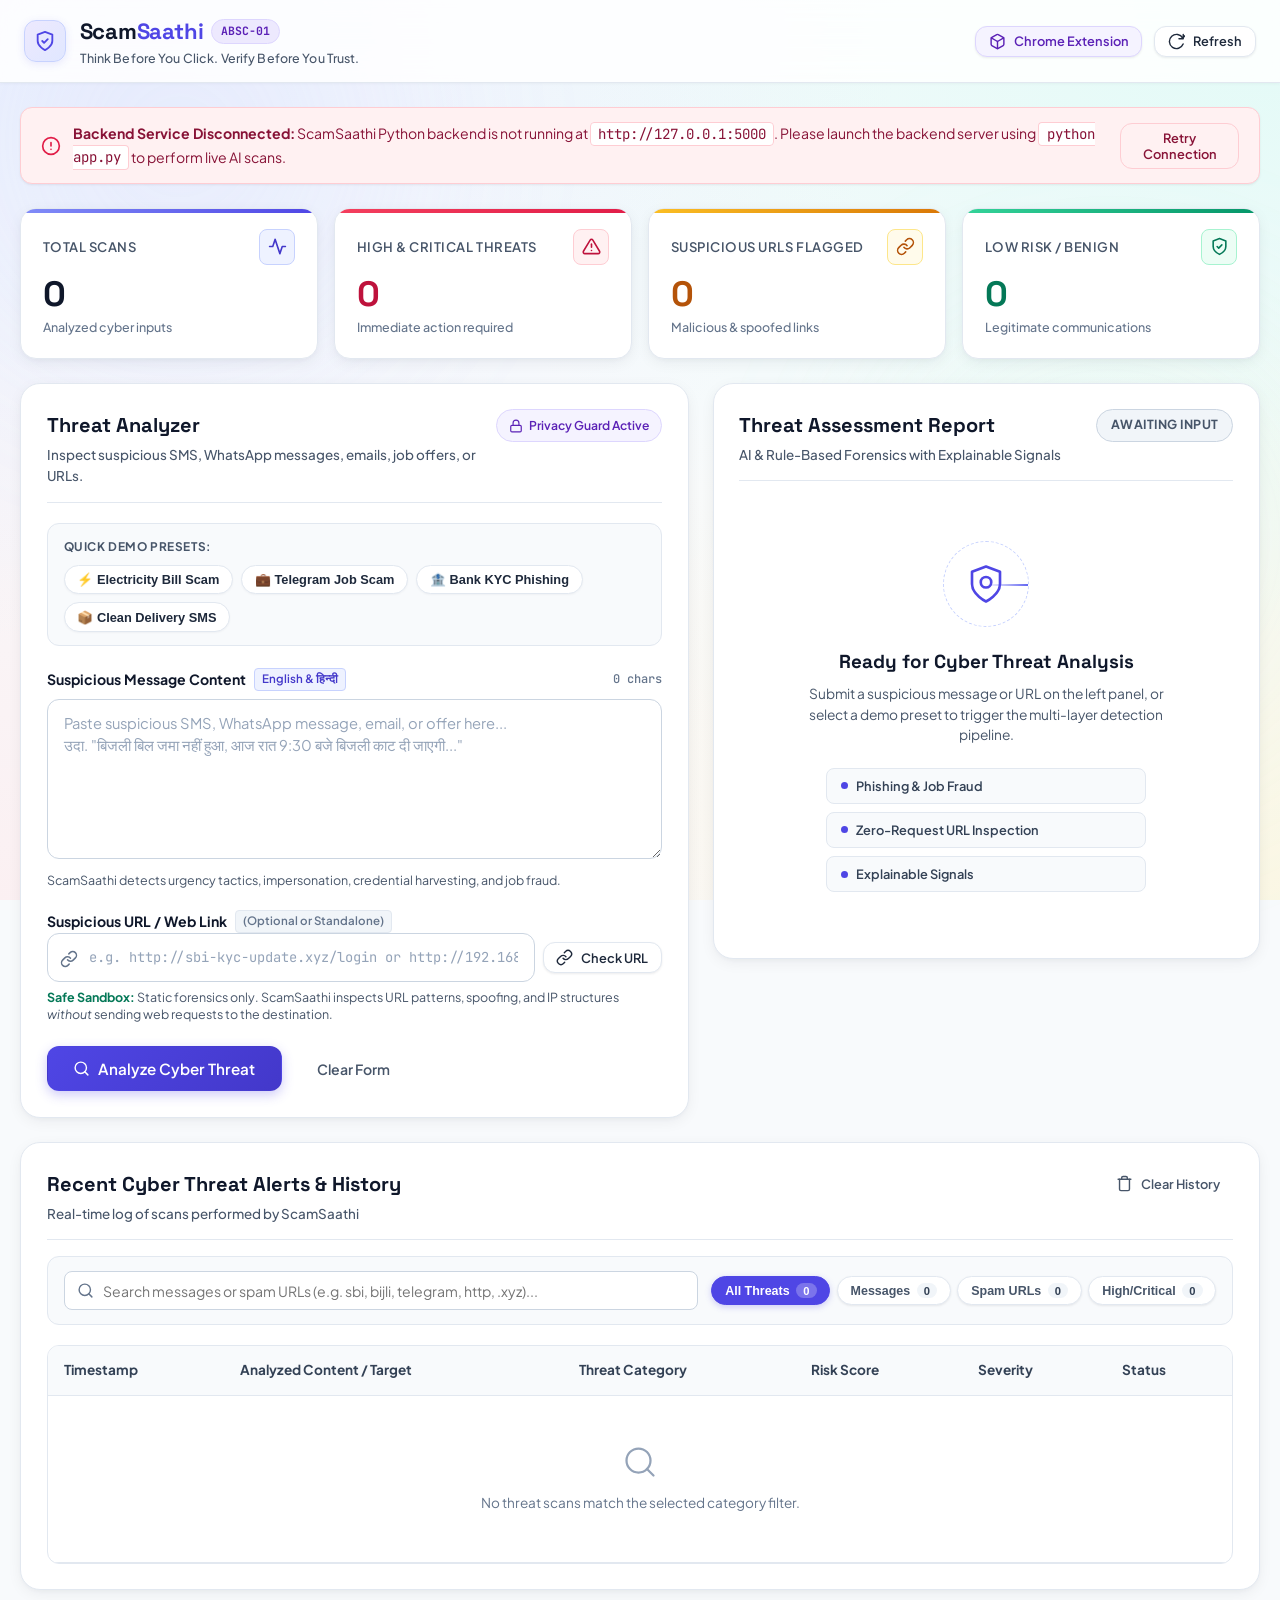
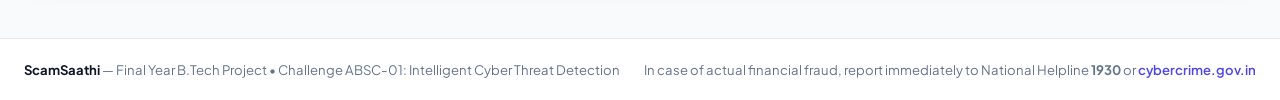
==== commit 9a7e90a9: "Your commit message" ====
--- a/templates/index.html
+++ b/templates/index.html
@@ -11,7 +11,7 @@
   <link rel="preconnect" href="https://fonts.gstatic.com" crossorigin>
   <link href="https://fonts.googleapis.com/css2?family=Plus+Jakarta+Sans:wght@300;400;500;600;700;800&family=Space+Grotesk:wght@500;700&family=JetBrains+Mono:wght@400;500;600&display=swap" rel="stylesheet">
   
-  <link rel="stylesheet" href="static/css/style.css">
+  <link rel="stylesheet" href="/static/css/style.css">
 </head>
 <body>
   <!-- Ambient cyber background glow elements -->
@@ -38,10 +38,14 @@
       </div>
 
       <div class="nav-controls">
-        <div class="system-status-pill" id="system-status-indicator" title="Backend connection status">
-          <span class="status-dot status-checking" id="status-dot"></span>
-          <span class="status-label" id="status-label">Checking Backend...</span>
-        </div>
+        <button type="button" class="btn btn-outline btn-sm btn-extension" id="btn-open-extension-modal" title="Install Chrome Browser Extension">
+          <svg class="btn-icon" viewBox="0 0 24 24" fill="none" stroke="currentColor" stroke-width="2" stroke-linecap="round" stroke-linejoin="round" aria-hidden="true">
+            <path d="M21 16V8a2 2 0 0 0-1-1.73l-7-4a2 2 0 0 0-2 0l-7 4A2 2 0 0 0 3 8v8a2 2 0 0 0 1 1.73l7 4a2 2 0 0 0 2 0l7-4A2 2 0 0 0 21 16z"/>
+            <polyline points="3.27 6.96 12 12.01 20.73 6.96"/>
+            <line x1="12" y1="22.08" x2="12" y2="12"/>
+          </svg>
+          <span>Chrome Extension</span>
+        </button>
         <button type="button" class="btn btn-secondary btn-sm" id="btn-refresh-stats" title="Refresh dashboard data">
           <svg class="btn-icon" viewBox="0 0 24 24" fill="none" stroke="currentColor" stroke-width="2" stroke-linecap="round" stroke-linejoin="round" aria-hidden="true">
             <path d="M21.5 2v6h-6M21.34 15.57a10 10 0 1 1-.57-8.38l5.67-5.67"/>
@@ -447,6 +451,31 @@
             </svg>
             <span>Clear History</span>
           </button>
+        </div>
+      </div>
+
+      <!-- Threat History Search & Filter Toolbar -->
+      <div class="history-toolbar">
+        <div class="history-search-wrap">
+          <svg class="search-icon" viewBox="0 0 24 24" fill="none" stroke="currentColor" stroke-width="2" stroke-linecap="round" stroke-linejoin="round" aria-hidden="true">
+            <circle cx="11" cy="11" r="8"/>
+            <line x1="21" y1="21" x2="16.65" y2="16.65"/>
+          </svg>
+          <input 
+            type="text" 
+            id="threat-search-input" 
+            class="history-search-input" 
+            placeholder="Search messages or spam URLs (e.g. sbi, bijli, telegram, http, .xyz)..." 
+            autocomplete="off"
+            aria-label="Search threat history"
+          >
+          <button type="button" id="btn-clear-search" class="btn-clear-search hidden" title="Clear search query">&times;</button>
+        </div>
+        <div class="history-filter-pills" role="radiogroup" aria-label="Filter threat types">
+          <button type="button" class="filter-pill active" data-filter="all">All Threats <span class="pill-count" id="count-all">0</span></button>
+          <button type="button" class="filter-pill" data-filter="messages">Messages <span class="pill-count" id="count-messages">0</span></button>
+          <button type="button" class="filter-pill" data-filter="urls">Spam URLs <span class="pill-count" id="count-urls">0</span></button>
+          <button type="button" class="filter-pill" data-filter="high">High/Critical <span class="pill-count" id="count-high">0</span></button>
         </div>
       </div>
 
@@ -495,6 +524,86 @@
     </div>
   </footer>
 
+  <!-- Threat Forensics Deep Inspection Modal -->
+  <div class="modal-overlay hidden" id="threat-detail-modal" role="dialog" aria-modal="true" aria-labelledby="modal-threat-title">
+    <div class="modal-card">
+      <div class="modal-header">
+        <div class="modal-title-row">
+          <span class="badge badge-high" id="modal-severity-badge">HIGH</span>
+          <h3 class="modal-title" id="modal-threat-title">Threat Forensics Inspection</h3>
+        </div>
+        <button type="button" class="modal-close-btn" id="modal-close-btn" aria-label="Close dialog">&times;</button>
+      </div>
+      <div class="modal-body" id="modal-body-content">
+        <!-- Rendered dynamically -->
+      </div>
+    </div>
+  </div>
+
+  <!-- Chrome Extension Installation Modal -->
+  <div class="modal-overlay hidden" id="extension-modal" role="dialog" aria-modal="true" aria-labelledby="modal-ext-title">
+    <div class="modal-card extension-modal-card">
+      <div class="modal-header">
+        <div class="modal-title-row">
+          <span class="badge" style="background:rgba(56,189,248,0.2); color:var(--color-cyan); border:1px solid var(--color-cyan);">Manifest V3</span>
+          <h3 class="modal-title" id="modal-ext-title">Install ScamSaathi Chrome Extension</h3>
+        </div>
+        <button type="button" class="modal-close-btn" id="modal-ext-close-btn" aria-label="Close dialog">&times;</button>
+      </div>
+      <div class="modal-body">
+        <div class="ext-intro-box">
+          <p>Protect your browser in real-time. The ScamSaathi Chrome Extension inspects active page URLs on demand and gives you right-click threat analysis on any highlighted message or SMS.</p>
+        </div>
+
+        <div class="ext-steps-list">
+          <div class="ext-step-item">
+            <div class="ext-step-num">1</div>
+            <div class="ext-step-content">
+              <strong>Locate or Download the Extension</strong>
+              <p>You can load directly from your existing local project or download as a standalone zip archive.</p>
+              <div class="ext-actions-row">
+                <a href="/api/download-extension" download="scamsaathi-chrome-extension.zip" class="btn btn-primary btn-sm" id="btn-download-ext-zip">
+                  <svg class="btn-icon" viewBox="0 0 24 24" fill="none" stroke="currentColor" stroke-width="2">
+                    <path d="M21 15v4a2 2 0 0 1-2 2H5a2 2 0 0 1-2-2v-4"/>
+                    <polyline points="7 10 12 15 17 10"/>
+                    <line x1="12" y1="15" x2="12" y2="3"/>
+                  </svg>
+                  <span>Download Extension (.zip)</span>
+                </a>
+                <button type="button" class="btn btn-secondary btn-sm" id="btn-copy-ext-path">
+                  <span>Copy Local Path</span>
+                </button>
+              </div>
+              <div class="ext-path-box" id="ext-path-box">c:\Users\ASUS\Downloads\main scam sathi\extension</div>
+            </div>
+          </div>
+
+          <div class="ext-step-item">
+            <div class="ext-step-num">2</div>
+            <div class="ext-step-content">
+              <strong>Open Extensions in Google Chrome</strong>
+              <p>Open a new tab in Chrome and go to: <code class="ext-code-pill">chrome://extensions</code></p>
+            </div>
+          </div>
+
+          <div class="ext-step-item">
+            <div class="ext-step-num">3</div>
+            <div class="ext-step-content">
+              <strong>Enable Developer Mode & Click "Load unpacked"</strong>
+              <p>Toggle <strong>"Developer mode"</strong> in the top-right corner, click <strong>"Load unpacked"</strong>, and select the <code>extension</code> folder!</p>
+            </div>
+          </div>
+        </div>
+
+        <div class="ext-features-grid">
+          <div class="ext-feat-item">🛡️ 1-Click Page Link Inspector</div>
+          <div class="ext-feat-item">🔍 Right-Click "Inspect with ScamSaathi"</div>
+          <div class="ext-feat-item">🔒 Zero-Network Privacy Engine</div>
+        </div>
+      </div>
+    </div>
+  </div>
+
   <script src="/static/js/app.js"></script>
 </body>
 </html>
--- a/static/css/style.css
+++ b/static/css/style.css
@@ -0,0 +1,1937 @@
+/* ==========================================================================
+   ScamSaathi - Cyber Threat Detection & Risk Assessment Stylesheet
+   Theme: Aesthetic Pastel Frontend with High-Contrast Dashboard Architecture
+   Palette: Soft Pastel Gradients, Pure Card Surfaces, Deep Slate Ink Typography
+   ========================================================================== */
+
+:root {
+  /* --------------------------------------------------------------------------
+     Pastel Canvas & Frontend Palette (Soft, Gentle, Non-Aggressive)
+     -------------------------------------------------------------------------- */
+  --bg-primary: #f8fafc;                 /* Airy porcelain pastel canvas */
+  --bg-secondary: #f1f5f9;               /* Soft pastel mist backing */
+  --bg-surface: #ffffff;                 /* Pure crisp card surface */
+  --bg-surface-elevated: #f8fafc;        /* Subtle elevated pastel surface */
+  --bg-surface-card: rgba(255, 255, 255, 0.92); /* Frosted glass card */
+  
+  /* Hairline Borders with High Definition */
+  --border-subtle: #e2e8f0;             /* Crisp light slate border */
+  --border-focus: #4f46e5;              /* Vibrant indigo focus */
+  --border-highlight: #c7d2fe;          /* Pastel periwinkle border */
+  
+  /* --------------------------------------------------------------------------
+     High-Contrast Typography (WCAG AAA Compliant - Ink Slate Contrast)
+     -------------------------------------------------------------------------- */
+  --text-main: #0f172a;                 /* Deep ink slate for razor-sharp readability */
+  --text-muted: #475569;                /* Balanced dark slate for secondary labels */
+  --text-dim: #64748b;                  /* Muted slate for metadata & hints */
+  --text-inverse: #ffffff;
+
+  /* --------------------------------------------------------------------------
+     Pastel Brand Accents & High-Contrast Visual Tokens
+     -------------------------------------------------------------------------- */
+  --color-primary: #4f46e5;             /* High-contrast Deep Indigo */
+  --color-indigo: #4f46e5;
+  --color-indigo-soft: #6366f1;
+  --color-cyan: #0284c7;                /* Clean Azure Blue */
+  --color-teal: #0d9488;                /* Balanced Forest Teal */
+  
+  /* Severity Colors: Pastel Chip Backgrounds with High-Contrast Deep Ink Text */
+  --color-safe: #059669;                /* Rich Emerald */
+  --color-safe-bg: #ecfdf5;             /* Pastel Mint */
+  --color-safe-border: #a7f3d0;
+  --color-safe-text: #064e3b;
+  
+  --color-medium: #d97706;              /* Warm Amber */
+  --color-medium-bg: #fffbeb;           /* Pastel Butter/Honey */
+  --color-medium-border: #fde68a;
+  --color-medium-text: #78350f;
+
+  --color-high: #ea580c;                /* Rich Terracotta */
+  --color-high-bg: #fff7ed;             /* Pastel Peach */
+  --color-high-border: #fed7aa;
+  --color-high-text: #7c2d12;
+
+  --color-critical: #e11d48;            /* Bold Ruby Rose */
+  --color-critical-bg: #fff1f2;         /* Pastel Blossom Rose */
+  --color-critical-border: #fecdd3;
+  --color-critical-text: #881337;
+  --color-critical-glow: rgba(225, 29, 72, 0.15);
+
+  /* Typography */
+  --font-main: 'Plus Jakarta Sans', system-ui, -apple-system, sans-serif;
+  --font-display: 'Space Grotesk', var(--font-main);
+  --font-mono: 'JetBrains Mono', monospace;
+
+  /* Natural Elevated Shadows (High Separation Against Pastel Background) */
+  --shadow-sm: 0 1px 3px rgba(15, 23, 42, 0.05), 0 1px 2px rgba(15, 23, 42, 0.03);
+  --shadow-md: 0 4px 16px -2px rgba(15, 23, 42, 0.07), 0 2px 6px -1px rgba(15, 23, 42, 0.04);
+  --shadow-lg: 0 12px 30px -4px rgba(15, 23, 42, 0.10);
+  --glow-cyan: 0 2px 14px rgba(79, 70, 229, 0.08);
+  --glow-indigo: 0 2px 16px rgba(79, 70, 229, 0.10);
+
+  /* Radius */
+  --radius-sm: 8px;
+  --radius-md: 12px;
+  --radius-lg: 16px;
+  --radius-xl: 20px;
+  --radius-pill: 9999px;
+
+  /* Transitions */
+  --transition-fast: 0.15s ease;
+  --transition-normal: 0.25s cubic-bezier(0.4, 0, 0.2, 1);
+}
+
+/* Base & Reset */
+*, *::before, *::after {
+  box-sizing: border-box;
+  margin: 0;
+  padding: 0;
+}
+
+html {
+  font-size: 16px;
+  scroll-behavior: smooth;
+}
+
+body {
+  font-family: var(--font-main);
+  background-color: var(--bg-primary);
+  /* Aesthetic Pastel Multi-Stop Mesh Gradient */
+  background-image: 
+    radial-gradient(at 0% 0%, rgba(224, 231, 255, 0.6) 0px, transparent 50%),
+    radial-gradient(at 100% 0%, rgba(204, 251, 241, 0.5) 0px, transparent 50%),
+    radial-gradient(at 100% 100%, rgba(254, 243, 199, 0.45) 0px, transparent 50%),
+    radial-gradient(at 0% 100%, rgba(255, 228, 230, 0.45) 0px, transparent 50%);
+  background-attachment: fixed;
+  color: var(--text-main);
+  line-height: 1.6;
+  min-height: 100vh;
+  position: relative;
+  overflow-x: hidden;
+  display: flex;
+  flex-direction: column;
+}
+
+/* Soft Pastel Ambient Atmosphere */
+.ambient-glow {
+  position: fixed;
+  border-radius: 50%;
+  pointer-events: none;
+  filter: blur(120px);
+  z-index: 0;
+  opacity: 0.45;
+}
+
+.glow-1 {
+  width: 520px;
+  height: 520px;
+  background: radial-gradient(circle, rgba(199, 210, 254, 0.7) 0%, transparent 70%);
+  top: -120px;
+  left: -80px;
+}
+
+.glow-2 {
+  width: 540px;
+  height: 540px;
+  background: radial-gradient(circle, rgba(204, 251, 241, 0.6) 0%, transparent 70%);
+  top: 30%;
+  right: -100px;
+}
+
+/* Navigation / Header Bar */
+.navbar {
+  position: sticky;
+  top: 0;
+  z-index: 100;
+  background: rgba(255, 255, 255, 0.85);
+  backdrop-filter: blur(16px);
+  -webkit-backdrop-filter: blur(16px);
+  border-bottom: 1px solid var(--border-subtle);
+  box-shadow: 0 1px 3px rgba(15, 23, 42, 0.04);
+  padding: 0.85rem 1.5rem;
+}
+
+.nav-container {
+  max-width: 1320px;
+  margin: 0 auto;
+  display: flex;
+  align-items: center;
+  justify-content: space-between;
+  gap: 1rem;
+}
+
+.brand {
+  display: flex;
+  align-items: center;
+  gap: 0.85rem;
+}
+
+.brand-icon-wrapper {
+  width: 42px;
+  height: 42px;
+  border-radius: var(--radius-md);
+  background: linear-gradient(135deg, #ede9fe, #e0e7ff);
+  border: 1px solid #c7d2fe;
+  display: flex;
+  align-items: center;
+  justify-content: center;
+  color: var(--color-primary);
+  box-shadow: 0 2px 8px rgba(79, 70, 229, 0.12);
+}
+
+.brand-icon {
+  width: 22px;
+  height: 22px;
+}
+
+.brand-title-row {
+  display: flex;
+  align-items: center;
+  gap: 0.5rem;
+}
+
+.brand-name {
+  font-family: var(--font-display);
+  font-size: 1.38rem;
+  font-weight: 700;
+  letter-spacing: -0.01em;
+  color: #0f172a;
+}
+
+.brand-highlight {
+  color: var(--color-primary);
+}
+
+.brand-badge {
+  font-family: var(--font-mono);
+  font-size: 0.72rem;
+  font-weight: 700;
+  padding: 0.15rem 0.55rem;
+  border-radius: var(--radius-pill);
+  background: #ede9fe;
+  border: 1px solid #ddd6fe;
+  color: #5b21b6;
+}
+
+.brand-tagline {
+  font-size: 0.78rem;
+  color: var(--text-muted);
+  letter-spacing: 0.01em;
+  font-weight: 500;
+}
+
+.nav-controls {
+  display: flex;
+  align-items: center;
+  gap: 0.75rem;
+}
+
+/* System Status Pill */
+.system-status-pill {
+  display: flex;
+  align-items: center;
+  gap: 0.45rem;
+  background: #ffffff;
+  border: 1px solid var(--border-subtle);
+  padding: 0.4rem 0.85rem;
+  border-radius: var(--radius-pill);
+  font-size: 0.8rem;
+  font-weight: 600;
+  color: var(--text-muted);
+  box-shadow: var(--shadow-sm);
+}
+
+.status-dot {
+  width: 8px;
+  height: 8px;
+  border-radius: 50%;
+  transition: background-color var(--transition-normal);
+}
+
+.status-online {
+  background-color: var(--color-safe);
+  box-shadow: 0 0 0 2px #d1fae5;
+}
+
+.status-offline {
+  background-color: var(--color-critical);
+  box-shadow: 0 0 0 2px #ffe4e6;
+}
+
+.status-checking {
+  background-color: var(--color-medium);
+  box-shadow: 0 0 0 2px #fef3c7;
+  animation: pulse-dot 1.5s infinite;
+}
+
+@keyframes pulse-dot {
+  0%, 100% { opacity: 1; transform: scale(1); }
+  50% { opacity: 0.5; transform: scale(0.9); }
+}
+
+/* Main Content Layout */
+.main-content {
+  flex: 1;
+  max-width: 1320px;
+  width: 100%;
+  margin: 0 auto;
+  padding: 1.5rem 1.25rem 3rem;
+  position: relative;
+  z-index: 1;
+  display: flex;
+  flex-direction: column;
+  gap: 1.5rem;
+}
+
+/* Alert Banner */
+.alert-banner {
+  background: var(--color-critical-bg);
+  border: 1px solid var(--color-critical-border);
+  border-radius: var(--radius-md);
+  padding: 0.85rem 1.25rem;
+  display: flex;
+  align-items: center;
+  justify-content: space-between;
+  gap: 1rem;
+  color: var(--color-critical-text);
+  font-size: 0.88rem;
+  box-shadow: var(--shadow-sm);
+}
+
+.alert-banner-content {
+  display: flex;
+  align-items: center;
+  gap: 0.75rem;
+}
+
+.alert-banner-icon {
+  width: 20px;
+  height: 20px;
+  color: var(--color-critical);
+  flex-shrink: 0;
+}
+
+.alert-banner-text code {
+  background: #ffffff;
+  padding: 0.15rem 0.45rem;
+  border-radius: 4px;
+  font-family: var(--font-mono);
+  color: var(--color-critical-text);
+  border: 1px solid var(--color-critical-border);
+}
+
+/* --------------------------------------------------------------------------
+   Telemetry & Metrics Stats Row - High-Contrast Dashboard Cards
+   -------------------------------------------------------------------------- */
+.metrics-grid {
+  display: grid;
+  grid-template-columns: repeat(auto-fit, minmax(230px, 1fr));
+  gap: 1rem;
+}
+
+.metric-card {
+  background: #ffffff;
+  border: 1px solid var(--border-subtle);
+  border-radius: var(--radius-lg);
+  padding: 1.25rem 1.35rem;
+  box-shadow: var(--shadow-md);
+  transition: transform var(--transition-normal), box-shadow var(--transition-normal), border-color var(--transition-normal);
+  position: relative;
+  overflow: hidden;
+}
+
+.metric-card::before {
+  content: '';
+  position: absolute;
+  top: 0;
+  left: 0;
+  right: 0;
+  height: 4px;
+}
+
+#card-total-scans::before { background: linear-gradient(90deg, #818cf8, #4f46e5); }
+#card-high-threats::before { background: linear-gradient(90deg, #f43f5e, #e11d48); }
+#card-suspicious-urls::before { background: linear-gradient(90deg, #fbbf24, #d97706); }
+#card-safe-rate::before { background: linear-gradient(90deg, #34d399, #059669); }
+
+.metric-card:hover {
+  transform: translateY(-2px);
+  box-shadow: var(--shadow-lg);
+  border-color: #cbd5e1;
+}
+
+.metric-header {
+  display: flex;
+  align-items: center;
+  justify-content: space-between;
+  margin-bottom: 0.65rem;
+}
+
+.metric-title {
+  font-size: 0.82rem;
+  color: var(--text-muted);
+  font-weight: 600;
+  text-transform: uppercase;
+  letter-spacing: 0.04em;
+}
+
+.metric-icon-wrap {
+  width: 36px;
+  height: 36px;
+  border-radius: var(--radius-sm);
+  display: flex;
+  align-items: center;
+  justify-content: center;
+}
+
+.metric-icon-wrap svg {
+  width: 19px;
+  height: 19px;
+}
+
+/* High-Contrast Icon Backdrops with Soft Pastel Tints */
+.icon-cyan {
+  background: #eef2ff;
+  border: 1px solid #c7d2fe;
+  color: #4338ca;
+}
+
+.icon-red {
+  background: #fff1f2;
+  border: 1px solid #fecdd3;
+  color: #be123c;
+}
+
+.icon-amber {
+  background: #fffbeb;
+  border: 1px solid #fde68a;
+  color: #b45309;
+}
+
+.icon-emerald {
+  background: #ecfdf5;
+  border: 1px solid #a7f3d0;
+  color: #047857;
+}
+
+.metric-value {
+  font-family: var(--font-display);
+  font-size: 2.2rem;
+  font-weight: 800;
+  line-height: 1.1;
+  color: #0f172a;
+  margin-bottom: 0.25rem;
+}
+
+.metric-footer {
+  font-size: 0.78rem;
+  color: var(--text-dim);
+  font-weight: 500;
+}
+
+.threat-high { color: #be123c !important; }
+.threat-amber { color: #b45309 !important; }
+.threat-safe { color: #047857 !important; }
+
+/* --------------------------------------------------------------------------
+   Primary Two-Column Scanner Layout
+   -------------------------------------------------------------------------- */
+.scanner-layout {
+  display: grid;
+  grid-template-columns: 1.1fr 0.9fr;
+  gap: 1.5rem;
+  align-items: start;
+}
+
+/* Card Base */
+.card {
+  background: #ffffff;
+  border: 1px solid var(--border-subtle);
+  border-radius: var(--radius-xl);
+  padding: 1.6rem;
+  box-shadow: var(--shadow-md);
+  position: relative;
+}
+
+.card-header {
+  display: flex;
+  align-items: flex-start;
+  justify-content: space-between;
+  gap: 1rem;
+  margin-bottom: 1.25rem;
+  padding-bottom: 0.95rem;
+  border-bottom: 1px solid var(--border-subtle);
+}
+
+.card-title {
+  font-family: var(--font-display);
+  font-size: 1.25rem;
+  font-weight: 700;
+  color: #0f172a;
+}
+
+.card-subtitle {
+  font-size: 0.84rem;
+  color: var(--text-muted);
+  margin-top: 0.15rem;
+  font-weight: 500;
+}
+
+/* Privacy Guard Badge */
+.privacy-badge {
+  display: inline-flex;
+  align-items: center;
+  gap: 0.4rem;
+  background: #f5f3ff;
+  border: 1px solid #ddd6fe;
+  padding: 0.35rem 0.75rem;
+  border-radius: var(--radius-pill);
+  font-size: 0.76rem;
+  color: #5b21b6;
+  font-weight: 600;
+  flex-shrink: 0;
+}
+
+.privacy-icon {
+  width: 14px;
+  height: 14px;
+}
+
+/* Quick Demo Presets */
+.sample-presets-container {
+  background: #f8fafc;
+  border: 1px solid var(--border-subtle);
+  border-radius: var(--radius-md);
+  padding: 0.85rem 1rem;
+  margin-bottom: 1.35rem;
+}
+
+.sample-label {
+  display: block;
+  font-size: 0.74rem;
+  text-transform: uppercase;
+  letter-spacing: 0.05em;
+  color: var(--text-muted);
+  font-weight: 700;
+  margin-bottom: 0.55rem;
+}
+
+.preset-buttons {
+  display: flex;
+  flex-wrap: wrap;
+  gap: 0.5rem;
+}
+
+.preset-btn {
+  background: #ffffff;
+  border: 1px solid var(--border-subtle);
+  color: #1e293b;
+  padding: 0.38rem 0.8rem;
+  border-radius: var(--radius-pill);
+  font-size: 0.8rem;
+  font-weight: 600;
+  cursor: pointer;
+  box-shadow: 0 1px 2px rgba(15, 23, 42, 0.04);
+  transition: all var(--transition-fast);
+}
+
+.preset-btn:hover {
+  background: #ede9fe;
+  border-color: #c7d2fe;
+  color: #4338ca;
+  transform: translateY(-1px);
+  box-shadow: var(--shadow-sm);
+}
+
+/* Forms & Inputs - High Definition & Solid Contrast */
+.form-group {
+  margin-bottom: 1.25rem;
+}
+
+.label-row {
+  display: flex;
+  align-items: center;
+  justify-content: space-between;
+  margin-bottom: 0.45rem;
+}
+
+.form-label {
+  font-size: 0.88rem;
+  font-weight: 700;
+  color: #0f172a;
+  display: flex;
+  align-items: center;
+  gap: 0.5rem;
+}
+
+.lang-tag, .optional-tag {
+  font-size: 0.72rem;
+  font-weight: 600;
+  color: #4338ca;
+  background: #eef2ff;
+  border: 1px solid #c7d2fe;
+  padding: 0.1rem 0.45rem;
+  border-radius: 4px;
+}
+
+.optional-tag {
+  color: var(--text-dim);
+  background: #f1f5f9;
+  border-color: var(--border-subtle);
+}
+
+.char-count {
+  font-size: 0.75rem;
+  color: var(--text-dim);
+  font-family: var(--font-mono);
+  font-weight: 500;
+}
+
+.form-control {
+  width: 100%;
+  background: #ffffff;
+  border: 1.5px solid #cbd5e1;
+  border-radius: var(--radius-md);
+  padding: 0.8rem 1rem;
+  color: #0f172a;
+  font-family: var(--font-main);
+  font-size: 0.92rem;
+  line-height: 1.5;
+  transition: border-color var(--transition-fast), box-shadow var(--transition-fast);
+}
+
+.form-control::placeholder {
+  color: #94a3b8;
+}
+
+.form-control:focus {
+  outline: none;
+  border-color: var(--border-focus);
+  box-shadow: 0 0 0 3px rgba(79, 70, 229, 0.15);
+}
+
+.text-area {
+  resize: vertical;
+  min-height: 125px;
+}
+
+.url-input-wrapper {
+  position: relative;
+  display: flex;
+  align-items: center;
+  gap: 0.5rem;
+}
+
+.url-prefix-icon {
+  position: absolute;
+  left: 0.85rem;
+  width: 18px;
+  height: 18px;
+  color: #64748b;
+  pointer-events: none;
+  z-index: 2;
+}
+
+.url-prefix-icon svg {
+  width: 100%;
+  height: 100%;
+}
+
+.url-control {
+  padding-left: 2.6rem;
+  font-family: var(--font-mono);
+  font-size: 0.86rem;
+  flex: 1;
+}
+
+.url-check-btn {
+  white-space: nowrap;
+  flex-shrink: 0;
+  padding: 0.7rem 1.1rem;
+  font-size: 0.84rem;
+  border: 1px solid var(--border-subtle);
+  background: #f8fafc;
+  color: #1e293b;
+  font-weight: 600;
+}
+
+.url-check-btn:hover {
+  border-color: #c7d2fe;
+  background: #eef2ff;
+  color: #4338ca;
+}
+
+.field-hint {
+  display: block;
+  font-size: 0.78rem;
+  color: var(--text-muted);
+  margin-top: 0.45rem;
+  line-height: 1.4;
+}
+
+.security-safe-tag {
+  color: #047857;
+  font-weight: 700;
+}
+
+/* Actions & Buttons */
+.form-actions {
+  display: flex;
+  align-items: center;
+  gap: 0.85rem;
+  margin-top: 1.4rem;
+}
+
+.btn {
+  display: inline-flex;
+  align-items: center;
+  justify-content: center;
+  gap: 0.5rem;
+  padding: 0.6rem 1.3rem;
+  border-radius: var(--radius-md);
+  font-size: 0.88rem;
+  font-weight: 600;
+  cursor: pointer;
+  transition: all var(--transition-fast);
+  border: 1px solid transparent;
+  font-family: var(--font-main);
+}
+
+.btn:disabled {
+  opacity: 0.55;
+  cursor: not-allowed;
+}
+
+/* Primary Button - High-Contrast Indigo with Crisp White Text */
+.btn-primary {
+  background: linear-gradient(135deg, #4f46e5, #4338ca);
+  color: #ffffff;
+  box-shadow: 0 4px 12px rgba(79, 70, 229, 0.28);
+}
+
+.btn-primary:hover:not(:disabled) {
+  background: linear-gradient(135deg, #4338ca, #3730a3);
+  box-shadow: 0 6px 16px rgba(79, 70, 229, 0.35);
+  transform: translateY(-1px);
+}
+
+.btn-secondary {
+  background: #ffffff;
+  border: 1px solid var(--border-subtle);
+  color: #1e293b;
+  box-shadow: var(--shadow-sm);
+}
+
+.btn-secondary:hover {
+  background: #f8fafc;
+  border-color: #cbd5e1;
+  color: #0f172a;
+}
+
+.btn-ghost {
+  background: transparent;
+  color: var(--text-muted);
+}
+
+.btn-ghost:hover {
+  color: #0f172a;
+  background: #f1f5f9;
+}
+
+.btn-outline {
+  background: transparent;
+  border-color: var(--color-critical-border);
+  color: var(--color-critical-text);
+}
+
+.btn-outline:hover {
+  background: var(--color-critical-bg);
+}
+
+.btn-sm {
+  padding: 0.38rem 0.8rem;
+  font-size: 0.8rem;
+}
+
+.btn-lg {
+  padding: 0.75rem 1.6rem;
+  font-size: 0.95rem;
+}
+
+.btn-icon {
+  width: 17px;
+  height: 17px;
+}
+
+/* Input Error Message */
+.input-error-msg {
+  display: flex;
+  align-items: center;
+  gap: 0.5rem;
+  background: var(--color-critical-bg);
+  border: 1px solid var(--color-critical-border);
+  padding: 0.7rem 1rem;
+  border-radius: var(--radius-sm);
+  color: var(--color-critical-text);
+  font-size: 0.84rem;
+  font-weight: 500;
+  margin-top: 1rem;
+}
+
+.error-icon {
+  width: 17px;
+  height: 17px;
+  flex-shrink: 0;
+  color: var(--color-critical);
+}
+
+/* ==========================================================================
+   Results Panel States (Idle, Loading, Error, Success)
+   ========================================================================== */
+
+.results-card {
+  min-height: 480px;
+  display: flex;
+  flex-direction: column;
+}
+
+.state-container {
+  display: flex;
+  flex-direction: column;
+  flex: 1;
+}
+
+/* Idle State */
+.idle-state {
+  align-items: center;
+  justify-content: center;
+  text-align: center;
+  padding: 2.5rem 1rem;
+}
+
+.idle-graphic {
+  position: relative;
+  width: 86px;
+  height: 86px;
+  display: flex;
+  align-items: center;
+  justify-content: center;
+  margin-bottom: 1.25rem;
+}
+
+.radar-scan-anim {
+  position: absolute;
+  inset: 0;
+  border-radius: 50%;
+  border: 1.5px dashed #c7d2fe;
+  animation: radar-spin 10s linear infinite;
+}
+
+.radar-line {
+  position: absolute;
+  top: 50%;
+  left: 50%;
+  width: 50%;
+  height: 2px;
+  background: linear-gradient(90deg, transparent, #6366f1);
+  transform-origin: 0 0;
+}
+
+@keyframes radar-spin {
+  from { transform: rotate(0deg); }
+  to { transform: rotate(360deg); }
+}
+
+.idle-shield-icon {
+  width: 42px;
+  height: 42px;
+  color: var(--color-primary);
+  z-index: 2;
+}
+
+.state-title {
+  font-family: var(--font-display);
+  font-size: 1.18rem;
+  font-weight: 700;
+  color: #0f172a;
+  margin-bottom: 0.4rem;
+}
+
+.state-desc {
+  font-size: 0.86rem;
+  color: var(--text-muted);
+  max-width: 360px;
+  margin-bottom: 1.35rem;
+  line-height: 1.5;
+}
+
+.detection-pipeline-features {
+  display: flex;
+  flex-direction: column;
+  gap: 0.45rem;
+  width: 100%;
+  max-width: 320px;
+}
+
+.feature-chip {
+  background: #f8fafc;
+  border: 1px solid var(--border-subtle);
+  border-radius: var(--radius-sm);
+  padding: 0.45rem 0.85rem;
+  font-size: 0.8rem;
+  font-weight: 600;
+  color: #334155;
+  display: flex;
+  align-items: center;
+  gap: 0.5rem;
+}
+
+.chip-dot {
+  width: 7px;
+  height: 7px;
+  border-radius: 50%;
+  background: var(--color-primary);
+}
+
+/* Loading State */
+.loading-state {
+  align-items: center;
+  justify-content: center;
+  text-align: center;
+  padding: 3rem 1.5rem;
+}
+
+.cyber-spinner {
+  width: 48px;
+  height: 48px;
+  border: 3px solid #e2e8f0;
+  border-top-color: var(--color-primary);
+  border-right-color: #0d9488;
+  border-radius: 50%;
+  animation: spin 0.9s linear infinite;
+  margin-bottom: 1.5rem;
+}
+
+@keyframes spin {
+  to { transform: rotate(360deg); }
+}
+
+/* Error State */
+.error-state {
+  align-items: center;
+  justify-content: center;
+  text-align: center;
+  padding: 2.5rem 1.5rem;
+}
+
+.error-graphic {
+  width: 52px;
+  height: 52px;
+  border-radius: 50%;
+  background: var(--color-critical-bg);
+  border: 1px solid var(--color-critical-border);
+  display: flex;
+  align-items: center;
+  justify-content: center;
+  color: var(--color-critical);
+  margin-bottom: 1rem;
+}
+
+.error-graphic svg {
+  width: 26px;
+  height: 26px;
+}
+
+/* --------------------------------------------------------------------------
+   Severity Badges - Pastel Pill Tints with High-Contrast Deep Ink Text
+   -------------------------------------------------------------------------- */
+.badge {
+  display: inline-flex;
+  align-items: center;
+  gap: 0.4rem;
+  padding: 0.32rem 0.85rem;
+  border-radius: var(--radius-pill);
+  font-size: 0.78rem;
+  font-weight: 700;
+  text-transform: uppercase;
+  letter-spacing: 0.04em;
+}
+
+.badge-idle {
+  background: #f1f5f9;
+  border: 1px solid #cbd5e1;
+  color: #475569;
+}
+
+.badge-low {
+  background: var(--color-safe-bg);
+  border: 1px solid var(--color-safe-border);
+  color: var(--color-safe-text);
+}
+
+.badge-medium {
+  background: var(--color-medium-bg);
+  border: 1px solid var(--color-medium-border);
+  color: var(--color-medium-text);
+}
+
+.badge-high {
+  background: var(--color-high-bg);
+  border: 1px solid var(--color-high-border);
+  color: var(--color-high-text);
+}
+
+.badge-critical {
+  background: var(--color-critical-bg);
+  border: 1px solid var(--color-critical-border);
+  color: var(--color-critical-text);
+}
+
+/* ==========================================================================
+   Success State & Detailed Forensic Explanations
+   ========================================================================== */
+
+.score-overview-box {
+  display: flex;
+  align-items: center;
+  gap: 1.5rem;
+  background: #f8fafc;
+  border: 1px solid var(--border-subtle);
+  border-radius: var(--radius-lg);
+  padding: 1.35rem;
+  margin-bottom: 1.25rem;
+}
+
+/* Circular SVG Gauge */
+.gauge-wrapper {
+  position: relative;
+  width: 110px;
+  height: 110px;
+  flex-shrink: 0;
+}
+
+.circular-gauge {
+  transform: rotate(-90deg);
+}
+
+.gauge-bg {
+  fill: none;
+  stroke: #e2e8f0;
+  stroke-width: 9;
+}
+
+.gauge-fill {
+  fill: none;
+  stroke-width: 9;
+  stroke-linecap: round;
+  stroke-dasharray: 314.159; /* 2 * PI * 50 */
+  stroke-dashoffset: 314.159;
+  transition: stroke-dashoffset 0.8s cubic-bezier(0.4, 0, 0.2, 1), stroke 0.3s ease;
+}
+
+.gauge-center-text {
+  position: absolute;
+  inset: 0;
+  display: flex;
+  flex-direction: column;
+  align-items: center;
+  justify-content: center;
+  pointer-events: none;
+}
+
+.score-number {
+  font-family: var(--font-display);
+  font-size: 2.1rem;
+  font-weight: 800;
+  color: #0f172a;
+  line-height: 1;
+}
+
+.score-scale {
+  font-size: 0.72rem;
+  color: var(--text-dim);
+  font-family: var(--font-mono);
+  font-weight: 600;
+}
+
+.score-meta-details {
+  flex: 1;
+}
+
+.score-meta-top {
+  display: flex;
+  align-items: center;
+  justify-content: space-between;
+  gap: 0.5rem;
+  margin-bottom: 0.35rem;
+}
+
+.score-meta-label {
+  font-size: 0.76rem;
+  text-transform: uppercase;
+  letter-spacing: 0.05em;
+  color: var(--text-muted);
+  font-weight: 700;
+}
+
+.severity-badge-dynamic {
+  font-size: 0.75rem;
+  font-weight: 700;
+  padding: 0.15rem 0.6rem;
+  border-radius: var(--radius-pill);
+  text-transform: uppercase;
+}
+
+.primary-threat-label {
+  font-family: var(--font-display);
+  font-size: 1.15rem;
+  font-weight: 700;
+  color: #0f172a;
+  margin-bottom: 0.25rem;
+}
+
+.threat-summary-text {
+  font-size: 0.85rem;
+  color: #334155;
+  line-height: 1.45;
+  margin-bottom: 0.65rem;
+  font-weight: 500;
+}
+
+.threat-tags-list {
+  display: flex;
+  flex-wrap: wrap;
+  gap: 0.4rem;
+}
+
+.threat-tag {
+  font-size: 0.75rem;
+  background: #ede9fe;
+  border: 1px solid #ddd6fe;
+  color: #5b21b6;
+  font-weight: 600;
+  padding: 0.18rem 0.55rem;
+  border-radius: 4px;
+}
+
+/* Warning Signs Section */
+.result-section {
+  margin-bottom: 1.25rem;
+}
+
+.section-title-row {
+  display: flex;
+  align-items: center;
+  gap: 0.5rem;
+  margin-bottom: 0.75rem;
+}
+
+.section-icon {
+  width: 18px;
+  height: 18px;
+  flex-shrink: 0;
+  color: var(--color-primary);
+}
+
+.section-title {
+  font-family: var(--font-display);
+  font-size: 0.95rem;
+  font-weight: 700;
+  color: #0f172a;
+}
+
+.indicator-count {
+  margin-left: auto;
+  font-size: 0.74rem;
+  font-weight: 700;
+  background: #f1f5f9;
+  padding: 0.15rem 0.55rem;
+  border-radius: var(--radius-pill);
+  color: #334155;
+  border: 1px solid var(--border-subtle);
+}
+
+.warning-indicators-list {
+  display: flex;
+  flex-direction: column;
+  gap: 0.5rem;
+}
+
+.indicator-card {
+  background: #ffffff;
+  border: 1px solid var(--border-subtle);
+  border-left: 4px solid var(--color-medium);
+  border-radius: var(--radius-sm);
+  padding: 0.8rem 1rem;
+  display: flex;
+  flex-direction: column;
+  gap: 0.25rem;
+  box-shadow: 0 1px 3px rgba(15, 23, 42, 0.04);
+}
+
+.indicator-card.severity-high {
+  border-left-color: var(--color-critical);
+}
+
+.indicator-card.severity-medium {
+  border-left-color: var(--color-medium);
+}
+
+.indicator-card.severity-low {
+  border-left-color: var(--color-safe);
+}
+
+.indicator-headline {
+  font-size: 0.86rem;
+  font-weight: 700;
+  color: #0f172a;
+  display: flex;
+  align-items: center;
+  justify-content: space-between;
+}
+
+.indicator-detail {
+  font-size: 0.8rem;
+  color: #475569;
+  line-height: 1.45;
+}
+
+/* URL Forensics Box */
+.url-forensic-box {
+  background: #f8fafc;
+  border: 1px solid var(--border-subtle);
+  border-radius: var(--radius-md);
+  padding: 0.9rem 1rem;
+}
+
+.url-display-line {
+  display: flex;
+  flex-direction: column;
+  gap: 0.25rem;
+  margin-bottom: 0.65rem;
+}
+
+.url-display-label {
+  font-size: 0.74rem;
+  text-transform: uppercase;
+  color: #4338ca;
+  font-weight: 700;
+}
+
+.url-display-code {
+  font-family: var(--font-mono);
+  font-size: 0.82rem;
+  background: #ffffff;
+  padding: 0.45rem 0.75rem;
+  border-radius: 4px;
+  color: #0f172a;
+  word-break: break-all;
+  border: 1px solid var(--border-subtle);
+}
+
+.url-signals-grid {
+  display: grid;
+  grid-template-columns: repeat(auto-fill, minmax(180px, 1fr));
+  gap: 0.5rem;
+}
+
+.url-signal-pill {
+  background: #ffffff;
+  border: 1px solid var(--border-subtle);
+  border-radius: 4px;
+  padding: 0.35rem 0.65rem;
+  font-size: 0.76rem;
+  font-weight: 500;
+  color: #334155;
+  display: flex;
+  align-items: center;
+  gap: 0.4rem;
+  box-shadow: 0 1px 2px rgba(15, 23, 42, 0.03);
+}
+
+/* Machine Learning Text Classifier Card */
+.icon-indigo {
+  background: #ede9fe;
+  color: #5b21b6;
+}
+
+.experimental-pill {
+  margin-left: auto;
+  font-size: 0.72rem;
+  font-weight: 700;
+  background: #ede9fe;
+  border: 1px solid #ddd6fe;
+  color: #5b21b6;
+  padding: 0.15rem 0.55rem;
+  border-radius: var(--radius-pill);
+}
+
+.ml-card-box {
+  background: #f8fafc;
+  border: 1px solid #c7d2fe;
+  border-left: 4px solid var(--color-primary);
+  border-radius: var(--radius-md);
+  padding: 1rem 1.2rem;
+  display: flex;
+  flex-direction: column;
+  gap: 0.65rem;
+}
+
+.ml-result-header {
+  display: flex;
+  align-items: center;
+  justify-content: space-between;
+  gap: 1rem;
+}
+
+.ml-pred-badge-group {
+  display: flex;
+  align-items: center;
+  gap: 0.6rem;
+}
+
+.ml-pred-label {
+  font-size: 0.82rem;
+  color: var(--text-muted);
+  font-weight: 600;
+}
+
+.ml-category-badge {
+  font-size: 0.78rem;
+  font-weight: 700;
+  padding: 0.2rem 0.7rem;
+  border-radius: var(--radius-pill);
+}
+
+.ml-badge-suspicious {
+  background: var(--color-critical-bg);
+  border: 1px solid var(--color-critical-border);
+  color: var(--color-critical-text);
+}
+
+.ml-badge-legitimate {
+  background: var(--color-safe-bg);
+  border: 1px solid var(--color-safe-border);
+  color: var(--color-safe-text);
+}
+
+.ml-confidence-group {
+  display: flex;
+  flex-direction: column;
+  align-items: flex-end;
+}
+
+.ml-confidence-val {
+  font-family: var(--font-display);
+  font-size: 1.2rem;
+  font-weight: 800;
+  color: #0f172a;
+}
+
+.ml-confidence-label {
+  font-size: 0.68rem;
+  color: var(--text-dim);
+  text-transform: uppercase;
+  letter-spacing: 0.04em;
+  font-weight: 600;
+}
+
+.ml-explanation-text {
+  font-size: 0.84rem;
+  color: #1e293b;
+  line-height: 1.5;
+  font-weight: 500;
+}
+
+.ml-disclaimer-box {
+  background: #ffffff;
+  border: 1px solid var(--border-subtle);
+  border-radius: 4px;
+  padding: 0.5rem 0.75rem;
+  font-size: 0.74rem;
+  color: #64748b;
+  line-height: 1.45;
+}
+
+/* Safety Recommendations */
+.safety-actions-list {
+  list-style: none;
+  display: flex;
+  flex-direction: column;
+  gap: 0.45rem;
+}
+
+.safety-action-item {
+  background: var(--color-safe-bg);
+  border: 1px solid var(--color-safe-border);
+  border-radius: var(--radius-sm);
+  padding: 0.7rem 0.9rem;
+  font-size: 0.84rem;
+  font-weight: 500;
+  color: var(--color-safe-text);
+  display: flex;
+  align-items: flex-start;
+  gap: 0.65rem;
+  line-height: 1.45;
+}
+
+.safety-check-icon {
+  width: 17px;
+  height: 17px;
+  color: var(--color-safe);
+  flex-shrink: 0;
+  margin-top: 2px;
+}
+
+/* Privacy Redacted Footer */
+.privacy-note-footer {
+  display: flex;
+  align-items: center;
+  gap: 0.5rem;
+  margin-top: 1rem;
+  padding-top: 0.85rem;
+  border-top: 1px solid var(--border-subtle);
+  font-size: 0.78rem;
+  color: var(--text-dim);
+  font-weight: 500;
+}
+
+.privacy-note-icon {
+  width: 15px;
+  height: 15px;
+  color: var(--color-primary);
+}
+
+/* ==========================================================================
+   Recent Scan History Table - Crisp High-Contrast Table Architecture
+   ========================================================================== */
+
+.history-card {
+  padding: 1.6rem;
+}
+
+.history-header {
+  margin-bottom: 1rem;
+}
+
+.table-responsive {
+  width: 100%;
+  overflow-x: auto;
+  border: 1px solid var(--border-subtle);
+  border-radius: var(--radius-md);
+  background: #ffffff;
+}
+
+.history-table {
+  width: 100%;
+  border-collapse: collapse;
+  text-align: left;
+  font-size: 0.85rem;
+}
+
+.history-table th {
+  padding: 0.85rem 1rem;
+  background: #f8fafc;
+  color: #334155;
+  font-weight: 700;
+  border-bottom: 1.5px solid var(--border-subtle);
+  white-space: nowrap;
+}
+
+.history-table td {
+  padding: 0.9rem 1rem;
+  border-bottom: 1px solid var(--border-subtle);
+  color: #0f172a;
+  vertical-align: middle;
+}
+
+.history-table tr:hover td {
+  background: #f8fafc;
+}
+
+.history-time {
+  font-family: var(--font-mono);
+  font-size: 0.78rem;
+  color: var(--text-dim);
+  white-space: nowrap;
+  font-weight: 500;
+}
+
+.history-snippet {
+  max-width: 280px;
+  white-space: nowrap;
+  overflow: hidden;
+  text-overflow: ellipsis;
+  color: #1e293b;
+  font-weight: 500;
+}
+
+.history-score-cell {
+  font-family: var(--font-mono);
+  font-weight: 800;
+  color: #0f172a;
+}
+
+.empty-history-cell {
+  text-align: center;
+  padding: 3rem 1rem !important;
+}
+
+.empty-history-msg {
+  display: flex;
+  flex-direction: column;
+  align-items: center;
+  gap: 0.75rem;
+  color: var(--text-dim);
+}
+
+.empty-history-icon {
+  width: 36px;
+  height: 36px;
+  color: #94a3b8;
+}
+
+/* Footer */
+.app-footer {
+  border-top: 1px solid var(--border-subtle);
+  background: #ffffff;
+  padding: 1.25rem 1.5rem;
+  margin-top: auto;
+  font-size: 0.82rem;
+  color: var(--text-dim);
+}
+
+.footer-container {
+  max-width: 1320px;
+  margin: 0 auto;
+  display: flex;
+  flex-wrap: wrap;
+  align-items: center;
+  justify-content: space-between;
+  gap: 0.75rem;
+}
+
+.footer-logo {
+  font-weight: 700;
+  color: #0f172a;
+}
+
+.footer-link {
+  color: var(--color-primary);
+  text-decoration: none;
+  font-weight: 600;
+}
+
+.footer-link:hover {
+  text-decoration: underline;
+}
+
+/* Utilities */
+.hidden {
+  display: none !important;
+}
+
+/* Responsive Media Queries */
+@media (max-width: 1024px) {
+  .scanner-layout {
+    grid-template-columns: 1fr;
+  }
+}
+
+@media (max-width: 768px) {
+  .nav-container {
+    flex-direction: column;
+    align-items: flex-start;
+  }
+  
+  .nav-controls {
+    width: 100%;
+    justify-content: space-between;
+  }
+  
+  .score-overview-box {
+    flex-direction: column;
+    text-align: center;
+  }
+  
+  .score-meta-top {
+    justify-content: center;
+  }
+  
+  .threat-tags-list {
+    justify-content: center;
+  }
+}
+
+/* ==========================================================================
+   Threat History Toolbar, Search & Filter System, and Forensics Modal
+   ========================================================================== */
+.history-toolbar {
+  display: flex;
+  flex-wrap: wrap;
+  align-items: center;
+  justify-content: space-between;
+  gap: 0.85rem;
+  margin-bottom: 1.25rem;
+  padding: 0.85rem 1rem;
+  background: #f8fafc;
+  border: 1px solid var(--border-subtle);
+  border-radius: var(--radius-md);
+}
+
+.history-search-wrap {
+  position: relative;
+  flex: 1;
+  min-width: 260px;
+  display: flex;
+  align-items: center;
+}
+
+.history-search-wrap .search-icon {
+  position: absolute;
+  left: 0.85rem;
+  width: 17px;
+  height: 17px;
+  color: #64748b;
+  pointer-events: none;
+}
+
+.history-search-input {
+  width: 100%;
+  padding: 0.6rem 2.2rem 0.6rem 2.4rem;
+  background: #ffffff;
+  border: 1.5px solid #cbd5e1;
+  border-radius: var(--radius-sm);
+  color: #0f172a;
+  font-size: 0.88rem;
+  font-family: inherit;
+  outline: none;
+  transition: border-color var(--transition-fast), box-shadow var(--transition-fast);
+}
+
+.history-search-input:focus {
+  border-color: var(--color-primary);
+  box-shadow: 0 0 0 3px rgba(79, 70, 229, 0.15);
+}
+
+.btn-clear-search {
+  position: absolute;
+  right: 0.75rem;
+  background: none;
+  border: none;
+  color: #94a3b8;
+  font-size: 1.25rem;
+  cursor: pointer;
+  line-height: 1;
+  transition: color var(--transition-fast);
+}
+
+.btn-clear-search:hover {
+  color: #0f172a;
+}
+
+.history-filter-pills {
+  display: flex;
+  flex-wrap: wrap;
+  gap: 0.4rem;
+  align-items: center;
+}
+
+.filter-pill {
+  display: inline-flex;
+  align-items: center;
+  gap: 0.4rem;
+  padding: 0.38rem 0.8rem;
+  background: #ffffff;
+  border: 1px solid var(--border-subtle);
+  border-radius: var(--radius-pill);
+  color: var(--text-muted);
+  font-size: 0.78rem;
+  font-weight: 600;
+  cursor: pointer;
+  box-shadow: var(--shadow-sm);
+  transition: all var(--transition-fast);
+}
+
+.filter-pill:hover {
+  background: #f1f5f9;
+  color: #0f172a;
+  border-color: #cbd5e1;
+}
+
+.filter-pill.active {
+  background: #4f46e5;
+  color: #ffffff;
+  border-color: #4f46e5;
+  box-shadow: 0 2px 6px rgba(79, 70, 229, 0.25);
+}
+
+.pill-count {
+  display: inline-block;
+  padding: 0.1rem 0.45rem;
+  background: #f1f5f9;
+  color: #334155;
+  border-radius: var(--radius-pill);
+  font-size: 0.7rem;
+  font-weight: 700;
+}
+
+.filter-pill.active .pill-count {
+  background: rgba(255, 255, 255, 0.25);
+  color: #ffffff;
+}
+
+/* History table clickable row */
+.history-table tbody tr.clickable-row {
+  cursor: pointer;
+  transition: background var(--transition-fast);
+}
+
+.history-table tbody tr.clickable-row:hover {
+  background: #f5f3ff;
+}
+
+.highlight-match {
+  background: #fef08a;
+  color: #854d0e;
+  border-radius: 2px;
+  padding: 0 2px;
+  font-weight: 700;
+}
+
+/* Threat Forensics Modal */
+.modal-overlay {
+  position: fixed;
+  inset: 0;
+  background: rgba(15, 23, 42, 0.55);
+  backdrop-filter: blur(8px);
+  z-index: 1000;
+  display: flex;
+  align-items: center;
+  justify-content: center;
+  padding: 1.5rem;
+  animation: fadeIn 0.2s ease-out;
+}
+
+.modal-card {
+  width: 100%;
+  max-width: 680px;
+  max-height: 85vh;
+  background: #ffffff;
+  border: 1px solid var(--border-subtle);
+  border-radius: var(--radius-lg);
+  box-shadow: 0 20px 45px rgba(15, 23, 42, 0.2);
+  display: flex;
+  flex-direction: column;
+  overflow: hidden;
+}
+
+.modal-header {
+  display: flex;
+  align-items: center;
+  justify-content: space-between;
+  padding: 1.1rem 1.35rem;
+  background: #f8fafc;
+  border-bottom: 1px solid var(--border-subtle);
+}
+
+.modal-title-row {
+  display: flex;
+  align-items: center;
+  gap: 0.75rem;
+}
+
+.modal-title {
+  font-size: 1.1rem;
+  font-weight: 700;
+  color: #0f172a;
+}
+
+.modal-close-btn {
+  background: none;
+  border: none;
+  color: #64748b;
+  font-size: 1.4rem;
+  cursor: pointer;
+  line-height: 1;
+  padding: 0.2rem 0.5rem;
+  border-radius: var(--radius-sm);
+  transition: color var(--transition-fast), background var(--transition-fast);
+}
+
+.modal-close-btn:hover {
+  color: #0f172a;
+  background: #e2e8f0;
+}
+
+.modal-body {
+  padding: 1.35rem;
+  overflow-y: auto;
+  display: flex;
+  flex-direction: column;
+  gap: 1.1rem;
+}
+
+.modal-section-title {
+  font-size: 0.78rem;
+  text-transform: uppercase;
+  letter-spacing: 0.05em;
+  color: #4338ca;
+  margin-bottom: 0.45rem;
+  font-weight: 700;
+}
+
+.modal-code-box {
+  background: #f8fafc;
+  padding: 0.85rem 1.1rem;
+  border-radius: var(--radius-sm);
+  font-family: var(--font-mono);
+  font-size: 0.84rem;
+  color: #0f172a;
+  white-space: pre-wrap;
+  word-break: break-all;
+  border: 1px solid var(--border-subtle);
+}
+
+@keyframes fadeIn {
+  from { opacity: 0; }
+  to { opacity: 1; }
+}
+
+/* ==========================================================================
+   Chrome Extension Modal & Toolbar Button
+   ========================================================================== */
+.btn-extension {
+  border-color: #ddd6fe;
+  color: #5b21b6;
+  background: #f5f3ff;
+  box-shadow: var(--shadow-sm);
+  transition: all var(--transition-fast);
+}
+
+.btn-extension:hover {
+  background: #ede9fe;
+  border-color: #c7d2fe;
+  color: #4338ca;
+}
+
+.badge-cyan {
+  background: #ede9fe;
+  color: #5b21b6;
+  border: 1px solid #ddd6fe;
+}
+
+.extension-modal-card {
+  max-width: 620px;
+}
+
+.ext-intro-box {
+  background: #f8fafc;
+  padding: 0.95rem 1.1rem;
+  border-radius: var(--radius-sm);
+  font-size: 0.85rem;
+  color: #334155;
+  line-height: 1.5;
+  border-left: 4px solid var(--color-primary);
+}
+
+.ext-steps-list {
+  display: flex;
+  flex-direction: column;
+  gap: 0.85rem;
+  margin-top: 0.5rem;
+}
+
+.ext-step-item {
+  display: flex;
+  gap: 0.95rem;
+  align-items: flex-start;
+  background: #ffffff;
+  border: 1px solid var(--border-subtle);
+  border-radius: var(--radius-md);
+  padding: 0.95rem 1.1rem;
+  box-shadow: 0 1px 3px rgba(15, 23, 42, 0.03);
+}
+
+.ext-step-num {
+  width: 28px;
+  height: 28px;
+  border-radius: 50%;
+  background: #ede9fe;
+  color: #4338ca;
+  border: 1.5px solid #c7d2fe;
+  display: flex;
+  align-items: center;
+  justify-content: center;
+  font-weight: 800;
+  font-size: 0.84rem;
+  flex-shrink: 0;
+  margin-top: 1px;
+}
+
+.ext-step-content {
+  flex: 1;
+  display: flex;
+  flex-direction: column;
+  gap: 0.35rem;
+  font-size: 0.84rem;
+}
+
+.ext-step-content strong {
+  color: #0f172a;
+  font-size: 0.9rem;
+}
+
+.ext-step-content p {
+  color: #475569;
+  line-height: 1.45;
+}
+
+.ext-actions-row {
+  display: flex;
+  flex-wrap: wrap;
+  gap: 0.5rem;
+  margin-top: 0.35rem;
+}
+
+.ext-path-box {
+  background: #f1f5f9;
+  padding: 0.45rem 0.75rem;
+  border-radius: var(--radius-sm);
+  font-family: var(--font-mono);
+  font-size: 0.78rem;
+  color: #4338ca;
+  border: 1px dashed #cbd5e1;
+  word-break: break-all;
+  font-weight: 600;
+}
+
+.ext-code-pill {
+  background: #eef2ff;
+  padding: 0.15rem 0.5rem;
+  border-radius: 4px;
+  color: #3730a3;
+  font-family: var(--font-mono);
+  font-size: 0.82rem;
+  font-weight: 600;
+  border: 1px solid #c7d2fe;
+}
+
+.ext-features-grid {
+  display: flex;
+  flex-wrap: wrap;
+  gap: 0.5rem;
+  padding-top: 0.5rem;
+  border-top: 1px solid var(--border-subtle);
+}
+
+.ext-feat-item {
+  background: #f8fafc;
+  border: 1px solid var(--border-subtle);
+  border-radius: var(--radius-pill);
+  padding: 0.35rem 0.8rem;
+  font-size: 0.76rem;
+  font-weight: 600;
+  color: #334155;
+}
